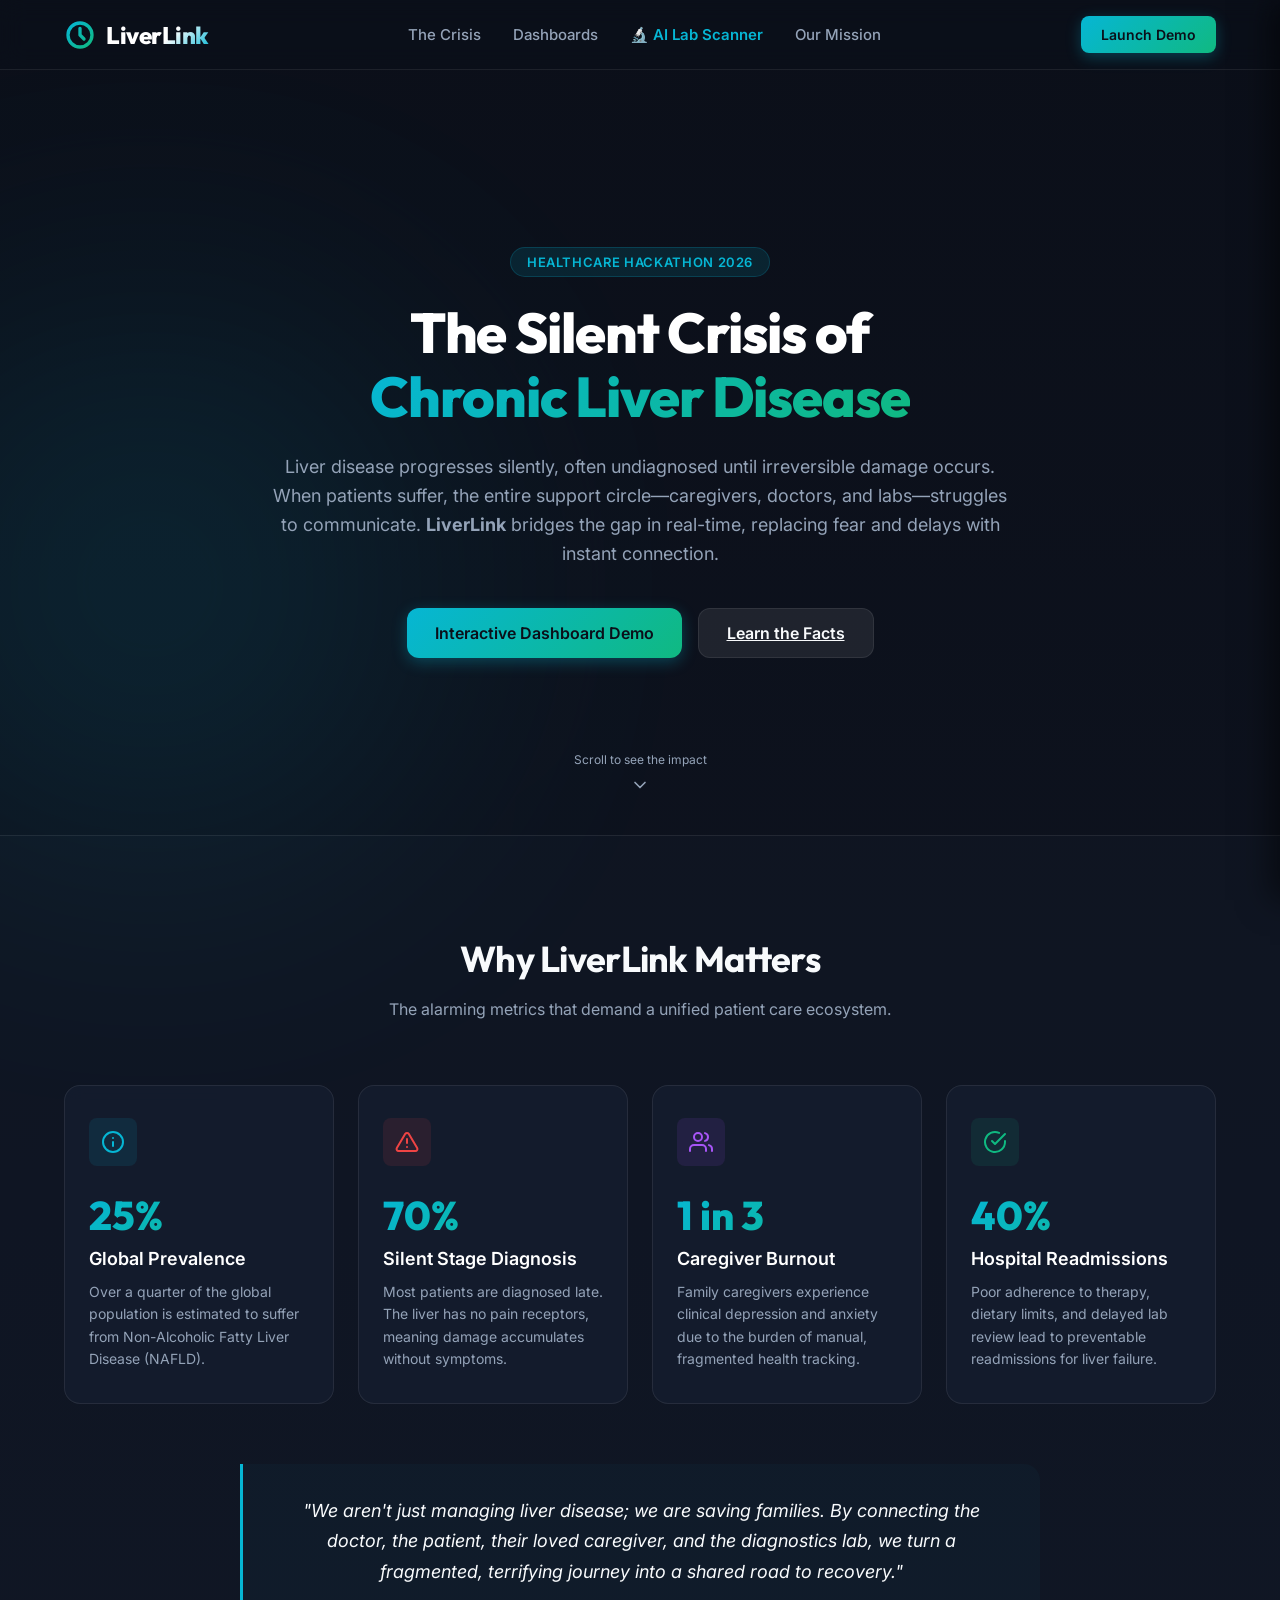
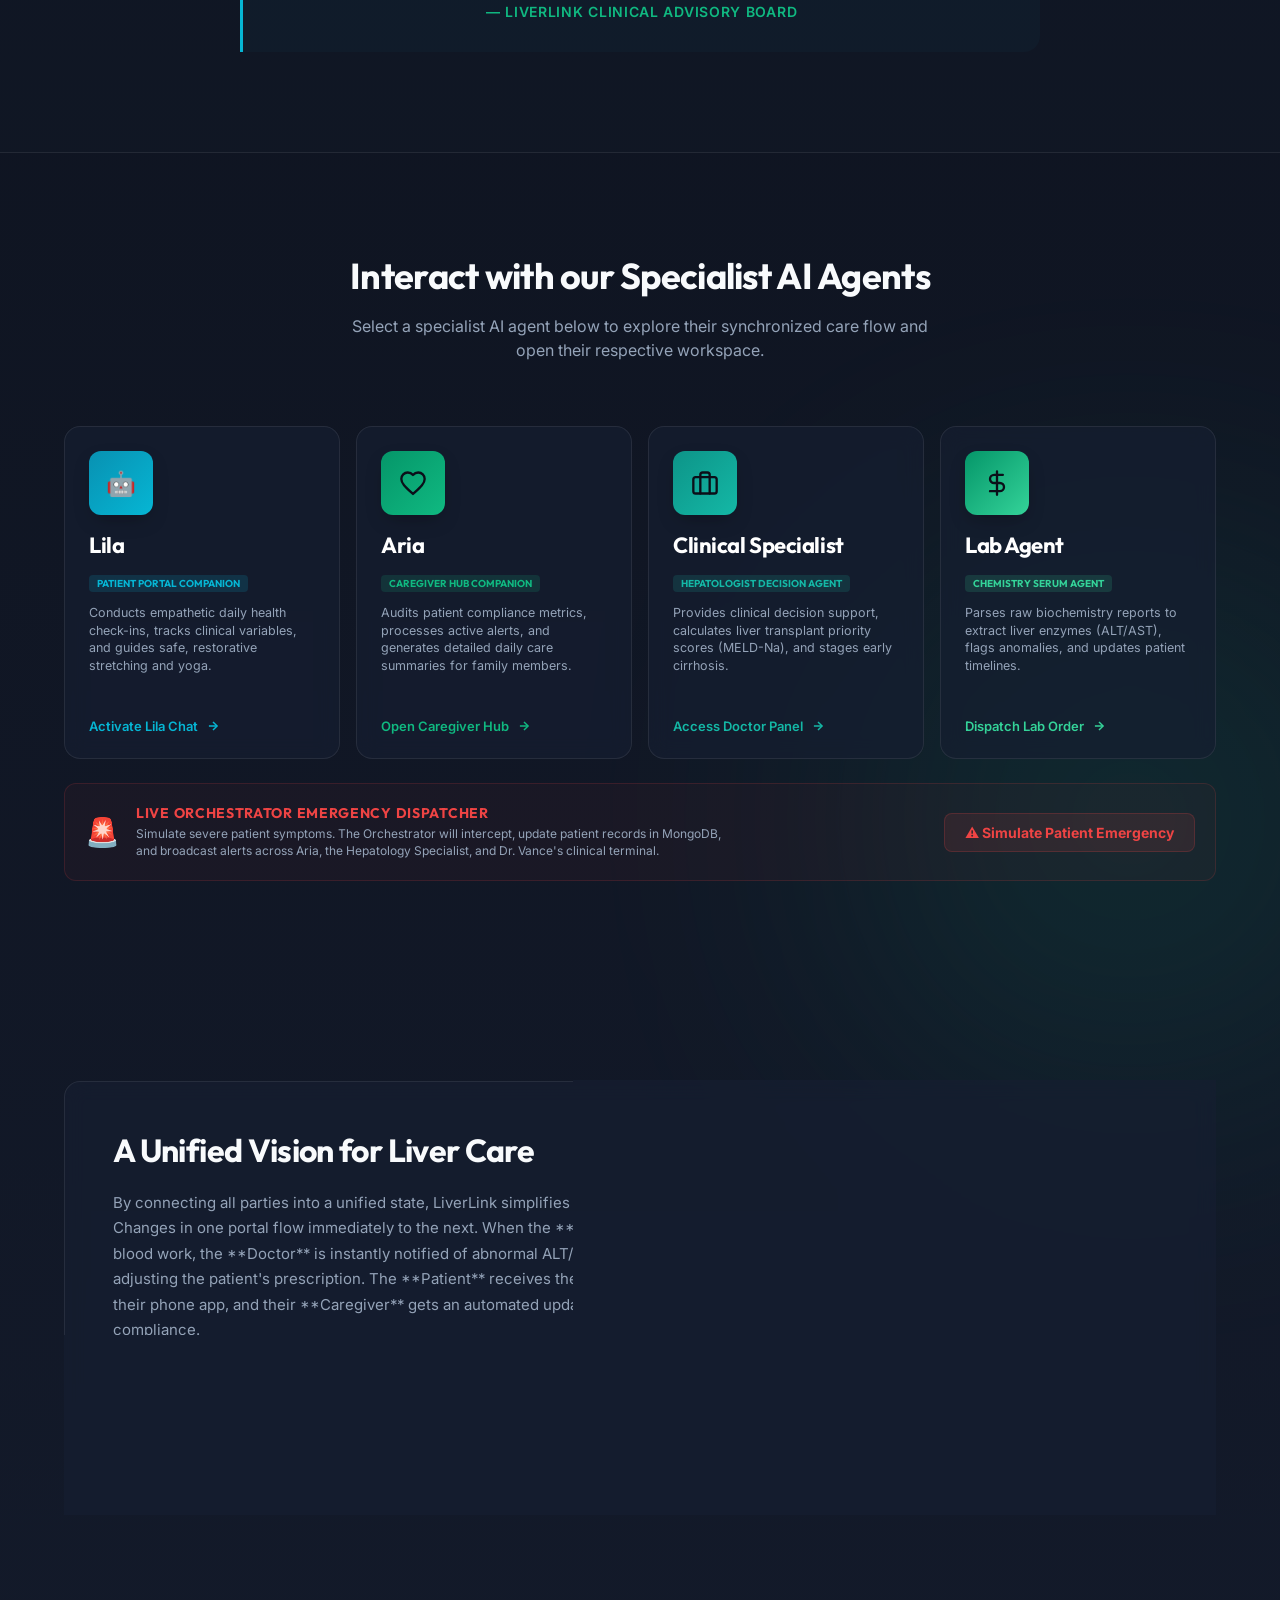
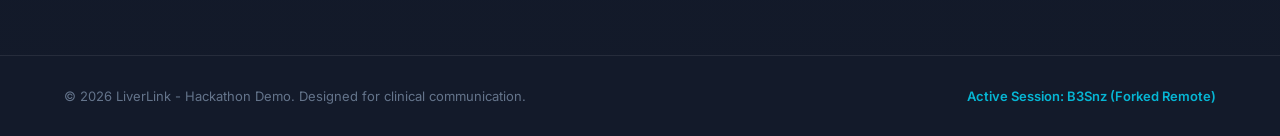
==== frontend/index.html @ 47f090a4 "feat: complete LiverLink connected platform, physical coach Jax, and dynamic emergency orchestrator " ====
<!DOCTYPE html>
<html lang="en">
<head>
  <meta charset="UTF-8">
  <meta name="viewport" content="width=device-width, initial-scale=1.0">
  <title>LiverLink - Chronic Liver Disease Support Platform</title>
  <meta name="description" content="LiverLink is an interactive healthcare platform connecting patients, caregivers, doctors, and labs for proactive chronic liver disease management.">
  <!-- Fonts -->
  <link rel="preconnect" href="https://fonts.googleapis.com">
  <link rel="preconnect" href="https://fonts.gstatic.com" crossorigin>
  <link href="https://fonts.googleapis.com/css2?family=Inter:wght@300;400;500;600;700&family=Outfit:wght@400;500;600;700;800&display=swap" rel="stylesheet">
  <!-- Stylesheets -->
  <link rel="stylesheet" href="index.css">
</head>
<body>

  <!-- Background Decorative Gradients -->
  <div class="bg-blur bg-blur-1"></div>
  <div class="bg-blur bg-blur-2"></div>

  <!-- Header -->
  <header class="app-header">
    <div class="container header-container">
      <div class="logo">
        <svg class="logo-icon" viewBox="0 0 24 24" fill="none" xmlns="http://www.w3.org/2000/svg">
          <path d="M12 21C16.9706 21 21 16.9706 21 12C21 7.02944 16.9706 3 12 3C7.02944 3 3 7.02944 3 12C3 16.9706 7.02944 21 12 21Z" stroke="url(#logo-grad)" stroke-width="2.5" stroke-linecap="round" stroke-linejoin="round"/>
          <path d="M12 7V12L15 15" stroke="url(#logo-grad)" stroke-width="2.5" stroke-linecap="round" stroke-linejoin="round"/>
          <defs>
            <linearGradient id="logo-grad" x1="3" y1="3" x2="21" y2="21" gradientUnits="userSpaceOnUse">
              <stop stop-color="#06b6d4"/>
              <stop offset="1" stop-color="#10b981"/>
            </linearGradient>
          </defs>
        </svg>
        <span class="logo-text">Liver<span class="highlight">Link</span></span>
      </div>
      <nav class="nav-links">
        <a href="#stats-section">The Crisis</a>
        <a href="#selector-section">Dashboards</a>
        <a href="/scanner" style="color: var(--accent-cyan); font-weight: 600;">🔬 AI Lab Scanner</a>
        <a href="#about-section">Our Mission</a>
      </nav>
      <button class="btn btn-primary" onclick="scrollToSelector()">Launch Demo</button>
    </div>
  </header>

  <!-- Main Scrollable Content (Landing Page) -->
  <main id="landing-page" class="landing-page">
    
    <!-- Hero Section -->
    <section class="hero-section">
      <div class="container hero-container">
        <div class="hero-badge">Healthcare Hackathon 2026</div>
        <h1 class="hero-title">
          The Silent Crisis of <br>
          <span class="text-gradient">Chronic Liver Disease</span>
        </h1>
        <p class="hero-description">
          Liver disease progresses silently, often undiagnosed until irreversible damage occurs. 
          When patients suffer, the entire support circle—caregivers, doctors, and labs—struggles to communicate. 
          <strong>LiverLink</strong> bridges the gap in real-time, replacing fear and delays with instant connection.
        </p>
        <div class="hero-actions">
          <button class="btn btn-primary btn-lg" onclick="scrollToSelector()">Interactive Dashboard Demo</button>
          <a href="#stats-section" class="btn btn-secondary btn-lg">Learn the Facts</a>
        </div>
      </div>
      <!-- Scroll Indicator -->
      <div class="scroll-indicator" onclick="scrollToStats()">
        <span>Scroll to see the impact</span>
        <svg class="chevron-down" viewBox="0 0 24 24" fill="none" xmlns="http://www.w3.org/2000/svg">
          <path d="M6 9L12 15L18 9" stroke="currentColor" stroke-width="2" stroke-linecap="round" stroke-linejoin="round"/>
        </svg>
      </div>
    </section>

    <!-- Stats & Emotional Impact Section -->
    <section id="stats-section" class="stats-section">
      <div class="container">
        <div class="section-header">
          <h2 class="section-title">Why LiverLink Matters</h2>
          <p class="section-subtitle">The alarming metrics that demand a unified patient care ecosystem.</p>
        </div>
        
        <div class="stats-grid">
          <!-- Stat 1 -->
          <div class="stat-card">
            <div class="stat-icon-wrapper cyan">
              <svg class="stat-icon" viewBox="0 0 24 24" fill="none" stroke="currentColor" stroke-width="2" stroke-linecap="round" stroke-linejoin="round">
                <circle cx="12" cy="12" r="10"></circle>
                <line x1="12" y1="16" x2="12" y2="12"></line>
                <line x1="12" y1="8" x2="12.01" y2="8"></line>
              </svg>
            </div>
            <div class="stat-number">25%</div>
            <div class="stat-title">Global Prevalence</div>
            <p class="stat-description">
              Over a quarter of the global population is estimated to suffer from Non-Alcoholic Fatty Liver Disease (NAFLD).
            </p>
          </div>
          <!-- Stat 2 -->
          <div class="stat-card">
            <div class="stat-icon-wrapper red">
              <svg class="stat-icon" viewBox="0 0 24 24" fill="none" stroke="currentColor" stroke-width="2" stroke-linecap="round" stroke-linejoin="round">
                <path d="M10.29 3.86L1.82 18a2 2 0 0 0 1.71 3h16.94a2 2 0 0 0 1.71-3L13.71 3.86a2 2 0 0 0-3.42 0z"></path>
                <line x1="12" y1="9" x2="12" y2="13"></line>
                <line x1="12" y1="17" x2="12.01" y2="17"></line>
              </svg>
            </div>
            <div class="stat-number">70%</div>
            <div class="stat-title">Silent Stage Diagnosis</div>
            <p class="stat-description">
              Most patients are diagnosed late. The liver has no pain receptors, meaning damage accumulates without symptoms.
            </p>
          </div>
          <!-- Stat 3 -->
          <div class="stat-card">
            <div class="stat-icon-wrapper purple">
              <svg class="stat-icon" viewBox="0 0 24 24" fill="none" stroke="currentColor" stroke-width="2" stroke-linecap="round" stroke-linejoin="round">
                <path d="M17 21v-2a4 4 0 0 0-4-4H5a4 4 0 0 0-4 4v2"></path>
                <circle cx="9" cy="7" r="4"></circle>
                <path d="M23 21v-2a4 4 0 0 0-3-3.87"></path>
                <path d="M16 3.13a4 4 0 0 1 0 7.75"></path>
              </svg>
            </div>
            <div class="stat-number">1 in 3</div>
            <div class="stat-title">Caregiver Burnout</div>
            <p class="stat-description">
              Family caregivers experience clinical depression and anxiety due to the burden of manual, fragmented health tracking.
            </p>
          </div>
          <!-- Stat 4 -->
          <div class="stat-card">
            <div class="stat-icon-wrapper green">
              <svg class="stat-icon" viewBox="0 0 24 24" fill="none" stroke="currentColor" stroke-width="2" stroke-linecap="round" stroke-linejoin="round">
                <path d="M22 11.08V12a10 10 0 1 1-5.93-9.14"></path>
                <polyline points="22 4 12 14.01 9 11.01"></polyline>
              </svg>
            </div>
            <div class="stat-number">40%</div>
            <div class="stat-title">Hospital Readmissions</div>
            <p class="stat-description">
              Poor adherence to therapy, dietary limits, and delayed lab review lead to preventable readmissions for liver failure.
            </p>
          </div>
        </div>

        <!-- Emotional Quote -->
        <div class="quote-container">
          <p class="quote-text">
            "We aren't just managing liver disease; we are saving families. By connecting the doctor, the patient, their loved caregiver, and the diagnostics lab, we turn a fragmented, terrifying journey into a shared road to recovery."
          </p>
          <div class="quote-author">— LiverLink Clinical Advisory Board</div>
        </div>
      </div>
    </section>

    <!-- Role Selector Section (Multi-Agent Team Selector) -->
    <section id="selector-section" class="selector-section">
      <div class="container">
        <div class="section-header">
          <h2 class="section-title">Interact with our Specialist AI Agents</h2>
          <p class="section-subtitle">Select a specialist AI agent below to explore their synchronized care flow and open their respective workspace.</p>
        </div>

        <div class="role-grid" style="display: grid; grid-template-columns: repeat(4, 1fr); gap: 16px;">
          <!-- 1. Lila: Patient Companion Agent -->
          <div class="role-card" onclick="openAgentDashboard('lila')" style="display: flex; flex-direction: column; justify-content: space-between; min-height: 280px; padding: 24px;">
            <div>
              <div class="role-icon-bg cyan-grad" style="margin-bottom: 16px;">
                <span style="font-size: 24px;">🤖</span>
              </div>
              <h3 class="role-title">Lila</h3>
              <span class="role-badge" style="background: rgba(6, 182, 212, 0.15); color: var(--accent-cyan); font-size: 10px; padding: 2px 8px; border-radius: 4px; display: inline-block; margin-bottom: 12px; font-weight: 700;">Patient Portal Companion</span>
              <p class="role-desc" style="font-size: 12.5px; line-height: 1.4; color: var(--color-text-secondary);">Conducts empathetic daily health check-ins, tracks clinical variables, and guides safe, restorative stretching and yoga.</p>
            </div>
            <div class="role-action-link" style="margin-top: 16px; display: flex; align-items: center; gap: 8px; font-size: 13px; font-weight: 600; color: var(--accent-cyan);">
              <span>Activate Lila Chat</span>
              <svg class="arrow-right" viewBox="0 0 24 24" fill="none" stroke="currentColor" stroke-width="2.5" style="width: 14px; height: 14px;">
                <line x1="5" y1="12" x2="19" y2="12"></line>
                <polyline points="12 5 19 12 12 19"></polyline>
              </svg>
            </div>
          </div>

          <!-- 2. Aria: Caregiver Support Agent -->
          <div class="role-card" onclick="openAgentDashboard('aria')" style="display: flex; flex-direction: column; justify-content: space-between; min-height: 280px; padding: 24px;">
            <div>
              <div class="role-icon-bg emerald-grad" style="margin-bottom: 16px;">
                <svg class="role-icon" viewBox="0 0 24 24" fill="none" stroke="currentColor" stroke-width="2" stroke-linecap="round" stroke-linejoin="round">
                  <path d="M12 21.35l-1.45-1.32C5.4 15.36 2 12.28 2 8.5 2 5.42 4.42 3 7.5 3c1.74 0 3.41.81 4.5 2.09C13.09 3.81 14.76 3 16.5 3 19.58 3 22 5.42 22 8.5c0 3.78-3.4 6.86-8.55 11.54L12 21.35z"></svg>
              </div>
              <h3 class="role-title">Aria</h3>
              <span class="role-badge" style="background: rgba(16, 185, 129, 0.15); color: var(--accent-emerald); font-size: 10px; padding: 2px 8px; border-radius: 4px; display: inline-block; margin-bottom: 12px; font-weight: 700;">Caregiver Hub Companion</span>
              <p class="role-desc" style="font-size: 12.5px; line-height: 1.4; color: var(--color-text-secondary);">Audits patient compliance metrics, processes active alerts, and generates detailed daily care summaries for family members.</p>
            </div>
            <div class="role-action-link" style="margin-top: 16px; display: flex; align-items: center; gap: 8px; font-size: 13px; font-weight: 600; color: var(--accent-emerald);">
              <span>Open Caregiver Hub</span>
              <svg class="arrow-right" viewBox="0 0 24 24" fill="none" stroke="currentColor" stroke-width="2.5" style="width: 14px; height: 14px;">
                <line x1="5" y1="12" x2="19" y2="12"></line>
                <polyline points="12 5 19 12 12 19"></polyline>
              </svg>
            </div>
          </div>

          <!-- 3. Hepatology Decision Agent -->
          <div class="role-card" onclick="openAgentDashboard('specialist')" style="display: flex; flex-direction: column; justify-content: space-between; min-height: 280px; padding: 24px;">
            <div>
              <div class="role-icon-bg teal-grad" style="margin-bottom: 16px;">
                <svg class="role-icon" viewBox="0 0 24 24" fill="none" stroke="currentColor" stroke-width="2" stroke-linecap="round" stroke-linejoin="round">
                  <rect x="2" y="7" width="20" height="14" rx="2" ry="2"></rect>
                  <path d="M16 21V5a2 2 0 0 0-2-2h-4a2 2 0 0 0-2 2v16"></path>
                </svg>
              </div>
              <h3 class="role-title">Clinical Specialist</h3>
              <span class="role-badge" style="background: rgba(20, 184, 166, 0.15); color: var(--accent-teal); font-size: 10px; padding: 2px 8px; border-radius: 4px; display: inline-block; margin-bottom: 12px; font-weight: 700;">Hepatologist Decision Agent</span>
              <p class="role-desc" style="font-size: 12.5px; line-height: 1.4; color: var(--color-text-secondary);">Provides clinical decision support, calculates liver transplant priority scores (MELD-Na), and stages early cirrhosis.</p>
            </div>
            <div class="role-action-link" style="margin-top: 16px; display: flex; align-items: center; gap: 8px; font-size: 13px; font-weight: 600; color: var(--accent-teal);">
              <span>Access Doctor Panel</span>
              <svg class="arrow-right" viewBox="0 0 24 24" fill="none" stroke="currentColor" stroke-width="2.5" style="width: 14px; height: 14px;">
                <line x1="5" y1="12" x2="19" y2="12"></line>
                <polyline points="12 5 19 12 12 19"></polyline>
              </svg>
            </div>
          </div>

          <!-- 4. Lab Analyzer Agent -->
          <div class="role-card" onclick="openAgentDashboard('lab')" style="display: flex; flex-direction: column; justify-content: space-between; min-height: 280px; padding: 24px;">
            <div>
              <div class="role-icon-bg mint-grad" style="margin-bottom: 16px;">
                <svg class="role-icon" viewBox="0 0 24 24" fill="none" stroke="currentColor" stroke-width="2" stroke-linecap="round" stroke-linejoin="round">
                  <path d="M12 2v20M17 5H9.5a3.5 3.5 0 0 0 0 7h5a3.5 3.5 0 0 1 0 7H6"></path>
                </svg>
              </div>
              <h3 class="role-title">Lab Agent</h3>
              <span class="role-badge" style="background: rgba(52, 211, 153, 0.15); color: #34d399; font-size: 10px; padding: 2px 8px; border-radius: 4px; display: inline-block; margin-bottom: 12px; font-weight: 700;">Chemistry Serum Agent</span>
              <p class="role-desc" style="font-size: 12.5px; line-height: 1.4; color: var(--color-text-secondary);">Parses raw biochemistry reports to extract liver enzymes (ALT/AST), flags anomalies, and updates patient timelines.</p>
            </div>
            <div class="role-action-link" style="margin-top: 16px; display: flex; align-items: center; gap: 8px; font-size: 13px; font-weight: 600; color: #34d399;">
              <span>Dispatch Lab Order</span>
              <svg class="arrow-right" viewBox="0 0 24 24" fill="none" stroke="currentColor" stroke-width="2.5" style="width: 14px; height: 14px;">
                <line x1="5" y1="12" x2="19" y2="12"></line>
                <polyline points="12 5 19 12 12 19"></polyline>
              </svg>
            </div>
          </div>
        </div>

        <!-- LIVE CLINICAL EMERGENCY ORCHESTRATION PANEL -->
        <div class="emergency-simulation-strip" style="background: rgba(239, 68, 68, 0.04); border: 1px solid rgba(239, 68, 68, 0.15); border-radius: 12px; margin-top: 24px; padding: 20px; display: flex; align-items: center; justify-content: space-between; gap: 24px;">
          <div style="display: flex; align-items: center; gap: 16px;">
            <div class="emergency-alarm-icon" style="font-size: 28px; animation: statusPulse 1.5s infinite;">🚨</div>
            <div>
              <h4 style="font-size: 14px; font-weight: 700; color: #ef4444; text-transform: uppercase; letter-spacing: 0.05em; margin-bottom: 4px;">Live Orchestrator Emergency Dispatcher</h4>
              <p style="font-size: 12px; color: var(--color-text-secondary); line-height: 1.4; max-width: 600px;">Simulate severe patient symptoms. The Orchestrator will intercept, update patient records in MongoDB, and broadcast alerts across Aria, the Hepatology Specialist, and Dr. Vance's clinical terminal.</p>
            </div>
          </div>
          <button id="btn-simulate-emergency" class="btn btn-secondary" onclick="toggleSimulatedEmergency()" style="background-color: rgba(239, 68, 68, 0.1); border-color: rgba(239, 68, 68, 0.2); color: #ef4444; font-weight: 700; transition: var(--transition-smooth); outline: none;">
            ⚠️ Simulate Patient Emergency
          </button>
        </div>
      </div>
    </section>

    <!-- Mission & Tech Overview -->
    <section id="about-section" class="about-section">
      <div class="container">
        <div class="about-card">
          <div class="about-content">
            <h2 class="about-title">A Unified Vision for Liver Care</h2>
            <p class="about-text">
              By connecting all parties into a unified state, LiverLink simplifies chronic healthcare. 
              Changes in one portal flow immediately to the next. When the **Lab** uploads blood work, 
              the **Doctor** is instantly notified of abnormal ALT/AST levels, adjusting the patient's prescription. 
              The **Patient** receives the revised dosage on their phone app, and their **Caregiver** gets an automated update ensuring compliance.
            </p>
            <div class="feature-bullets">
              <div class="bullet-item">
                <span class="bullet-check">✓</span>
                <span>Real-Time State Synchronization</span>
              </div>
              <div class="bullet-item">
                <span class="bullet-check">✓</span>
                <span>Targeted AI Caregiver Agent Notifications</span>
              </div>
              <div class="bullet-item">
                <span class="bullet-check">✓</span>
                <span>Proactive Clinical Warning System</span>
              </div>
            </div>
          </div>
          <div class="about-visual">
            <div class="pulse-ring-outer">
              <div class="pulse-ring-inner">
                <div class="pulse-center">LL</div>
              </div>
            </div>
          </div>
        </div>
      </div>
    </section>

  </main>

  <!-- Dashboard Container Modal (Initially Hidden) -->
  <div id="dashboard-overlay" class="dashboard-overlay">
    
    <!-- Dashboard Top Bar -->
    <div class="dashboard-topbar">
      <div class="container topbar-container">
        <button class="btn-back" onclick="closeDashboard()">
          <svg viewBox="0 0 24 24" fill="none" stroke="currentColor" stroke-width="2" stroke-linecap="round" stroke-linejoin="round">
            <line x1="19" y1="12" x2="5" y2="12"></line>
            <polyline points="12 19 5 12 12 5"></polyline>
          </svg>
          Back to Portal Selector
        </button>
        <div class="current-role-indicator">
          <span class="role-badge" id="active-role-badge">Patient</span>
          <span class="role-status" id="active-user-status"><span class="status-dot green"></span> Connected</span>
        </div>
      </div>
    </div>

    <!-- Main Dashboard Area -->
    <div class="container dashboard-main-content">
      
      <!-- PATIENT DASHBOARD VIEW -->
      <div id="view-patient" class="dashboard-view">
        <div class="dashboard-grid">
          <!-- TOP FULL-WIDTH STRIP: LIVE HEALTH VITAL CARD (Pulls from MongoDB) -->
          <div class="dashboard-card card-span-3" style="grid-column: span 3; padding: 16px 28px;">
            <div class="card-header" style="margin-bottom: 12px; align-items: center;">
              <div>
                <h3 class="card-title" style="font-size: 16px; display: flex; align-items: center; gap: 8px;">
                  <span>📈</span> My Daily Health Tracker Vitals 
                  <span class="badge badge-info" id="db-connection-status" style="font-size: 10px; padding: 2px 8px; font-family: sans-serif; text-transform: uppercase;">Live DB Sync</span>
                </h3>
              </div>
            </div>
            
            <div class="vitals-grid-row">
              <!-- Sleep -->
              <div class="vital-counter-card" style="padding: 10px; display: flex; align-items: center; justify-content: space-between; text-align: left; gap: 12px;">
                <div style="display: flex; align-items: center; gap: 8px;">
                  <span class="v-icon" style="font-size: 1.3rem;">🌙</span>
                  <div>
                    <span class="v-lbl" style="font-size: 10px; display: block;">Sleep Duration</span>
                    <span class="v-sub" id="vital-sleep-sub" style="font-size: 9px; display: block; color: var(--color-text-secondary);">Quality: Good</span>
                  </div>
                </div>
                <div class="svg-ring-container" style="position: relative; width: 44px; height: 44px; display: flex; align-items: center; justify-content: center; flex-shrink: 0;">
                  <svg class="progress-ring" width="44" height="44">
                    <circle class="progress-ring__background" stroke="rgba(255, 255, 255, 0.05)" stroke-width="3.5" fill="transparent" r="17" cx="22" cy="22"/>
                    <circle id="ring-sleep-circle" class="progress-ring__circle" stroke="var(--accent-cyan)" stroke-width="3.5" stroke-dasharray="106.8" stroke-dashoffset="106.8" fill="transparent" r="17" cx="22" cy="22" style="transition: stroke-dashoffset 0.5s ease; transform: rotate(-90deg); transform-origin: 50% 50%; stroke-linecap: round;"/>
                  </svg>
                  <div class="v-val" id="vital-sleep" style="position: absolute; font-size: 9.5px; font-weight: 700; color: #fff;">7.8h</div>
                </div>
              </div>
              
              <!-- Protein -->
              <div class="vital-counter-card" style="padding: 10px; display: flex; align-items: center; justify-content: space-between; text-align: left; gap: 12px;">
                <div style="display: flex; align-items: center; gap: 8px;">
                  <span class="v-icon" style="font-size: 1.3rem;">🥚</span>
                  <div>
                    <span class="v-lbl" style="font-size: 10px; display: block;">Protein Intake</span>
                    <span class="v-sub" style="font-size: 9px; display: block; color: var(--color-text-secondary);">Goal: 70-90g</span>
                  </div>
                </div>
                <div class="svg-ring-container" style="position: relative; width: 44px; height: 44px; display: flex; align-items: center; justify-content: center; flex-shrink: 0;">
                  <svg class="progress-ring" width="44" height="44">
                    <circle class="progress-ring__background" stroke="rgba(255, 255, 255, 0.05)" stroke-width="3.5" fill="transparent" r="17" cx="22" cy="22"/>
                    <circle id="ring-protein-circle" class="progress-ring__circle" stroke="var(--accent-emerald)" stroke-width="3.5" stroke-dasharray="106.8" stroke-dashoffset="106.8" fill="transparent" r="17" cx="22" cy="22" style="transition: stroke-dashoffset 0.5s ease; transform: rotate(-90deg); transform-origin: 50% 50%; stroke-linecap: round;"/>
                  </svg>
                  <div class="v-val" id="vital-protein" style="position: absolute; font-size: 9.5px; font-weight: 700; color: #fff;">80g</div>
                </div>
              </div>
              
              <!-- Water -->
              <div class="vital-counter-card" style="padding: 10px; display: flex; align-items: center; justify-content: space-between; text-align: left; gap: 12px;">
                <div style="display: flex; align-items: center; gap: 8px;">
                  <span class="v-icon" style="font-size: 1.3rem;">💧</span>
                  <div>
                    <span class="v-lbl" style="font-size: 10px; display: block;">Hydration</span>
                    <span class="v-sub" style="font-size: 9px; display: block; color: var(--color-text-secondary);">Goal: 2.5L</span>
                  </div>
                </div>
                <div class="svg-ring-container" style="position: relative; width: 44px; height: 44px; display: flex; align-items: center; justify-content: center; flex-shrink: 0;">
                  <svg class="progress-ring" width="44" height="44">
                    <circle class="progress-ring__background" stroke="rgba(255, 255, 255, 0.05)" stroke-width="3.5" fill="transparent" r="17" cx="22" cy="22"/>
                    <circle id="ring-water-circle" class="progress-ring__circle" stroke="#3b82f6" stroke-width="3.5" stroke-dasharray="106.8" stroke-dashoffset="106.8" fill="transparent" r="17" cx="22" cy="22" style="transition: stroke-dashoffset 0.5s ease; transform: rotate(-90deg); transform-origin: 50% 50%; stroke-linecap: round;"/>
                  </svg>
                  <div class="v-val" id="vital-water" style="position: absolute; font-size: 9.5px; font-weight: 700; color: #fff;">2.7L</div>
                </div>
              </div>
              
              <!-- Sodium -->
              <div class="vital-counter-card" style="padding: 10px; display: flex; align-items: center; justify-content: space-between; text-align: left; gap: 12px;">
                <div style="display: flex; align-items: center; gap: 8px;">
                  <span class="v-icon" style="font-size: 1.3rem;">🧂</span>
                  <div>
                    <span class="v-lbl" style="font-size: 10px; display: block;">Sodium Intake</span>
                    <span class="v-sub" id="vital-salt-sub" style="font-size: 9px; display: block; color: var(--color-text-secondary);">Limit: < 5.0g</span>
                  </div>
                </div>
                <div class="svg-ring-container" style="position: relative; width: 44px; height: 44px; display: flex; align-items: center; justify-content: center; flex-shrink: 0;">
                  <svg class="progress-ring" width="44" height="44">
                    <circle class="progress-ring__background" stroke="rgba(255, 255, 255, 0.05)" stroke-width="3.5" fill="transparent" r="17" cx="22" cy="22"/>
                    <circle id="ring-salt-circle" class="progress-ring__circle" stroke="#ea580c" stroke-width="3.5" stroke-dasharray="106.8" stroke-dashoffset="106.8" fill="transparent" r="17" cx="22" cy="22" style="transition: stroke-dashoffset 0.5s ease; transform: rotate(-90deg); transform-origin: 50% 50%; stroke-linecap: round;"/>
                  </svg>
                  <div class="v-val" id="vital-salt" style="position: absolute; font-size: 9.5px; font-weight: 700; color: #fff;">3.6g</div>
                </div>
              </div>
              
              <!-- Weight -->
              <div class="vital-counter-card" style="padding: 10px; display: flex; align-items: center; justify-content: space-between; text-align: left; gap: 12px;">
                <div style="display: flex; align-items: center; gap: 8px;">
                  <span class="v-icon" style="font-size: 1.3rem;">⚖️</span>
                  <div>
                    <span class="v-lbl" style="font-size: 10px; display: block;">Body Weight</span>
                    <span class="v-sub" style="font-size: 9px; display: block; color: var(--color-text-secondary);">Status: Stable</span>
                  </div>
                </div>
                <div class="svg-ring-container" style="position: relative; width: 44px; height: 44px; display: flex; align-items: center; justify-content: center; flex-shrink: 0;">
                  <svg class="progress-ring" width="44" height="44">
                    <circle class="progress-ring__background" stroke="rgba(255, 255, 255, 0.05)" stroke-width="3.5" fill="transparent" r="17" cx="22" cy="22"/>
                    <circle id="ring-weight-circle" class="progress-ring__circle" stroke="#a855f7" stroke-width="3.5" stroke-dasharray="106.8" stroke-dashoffset="106.8" fill="transparent" r="17" cx="22" cy="22" style="transition: stroke-dashoffset 0.5s ease; transform: rotate(-90deg); transform-origin: 50% 50%; stroke-linecap: round;"/>
                  </svg>
                  <div class="v-val" id="vital-weight" style="position: absolute; font-size: 9.5px; font-weight: 700; color: #fff;">78.0k</div>
                </div>
              </div>
            </div>
          </div>

          <!-- Top Row Left: Patient Info & Summary -->
          <div class="dashboard-card card-span-2" style="grid-column: span 2;">
            <div class="card-header">
              <div class="title-with-subtitle">
                <h3 class="card-title">Patient Portal: John Doe</h3>
                <span class="card-subtitle">Welcome back, John! Your daily health is our shared priority. 🌿</span>
              </div>
              <span class="badge badge-success">Stable Care Track</span>
            </div>
            <div class="patient-summary-grid">
              <div class="summary-metric">
                <span class="metric-label">Diagnosis</span>
                <span class="metric-value">NASH Stage 2</span>
              </div>
              <div class="summary-metric">
                <span class="metric-label">Prescribed Regimen</span>
                <span class="metric-value" id="patient-med-name">Ursodiol 300mg</span>
              </div>
              <div class="summary-metric">
                <span class="metric-label">Next Doctor Consult</span>
                <span class="metric-value">June 20, 2026</span>
              </div>
              <div class="summary-metric">
                <span class="metric-label">Latest Labs</span>
                <span class="metric-value text-success" id="patient-lab-status">Completed</span>
              </div>
            </div>
            <div class="vital-meters-row" style="margin-top: 15px;">
              <div class="vital-meter">
                <div class="vital-label" style="display: flex; justify-content: space-between;">
                  <span>Overall Liver Health Index</span>
                  <strong style="color: var(--accent-cyan);">82%</strong>
                </div>
                <div class="progress-bar-container">
                  <div class="progress-bar green-bar" style="width: 82%;"></div>
                </div>
                <div class="vital-subtext">Vitals are stable. AST/ALT indices trending downwards.</div>
              </div>
            </div>
          </div>

          <!-- Top Row Right: Med Duration & Frequency -->
          <div class="dashboard-card" style="grid-column: span 1;">
            <div class="card-header">
              <h3 class="card-title">Therapy Adherence</h3>
            </div>
            <div class="timeline-metric-card">
              <div class="timeline-numbers">
                <span class="big-num" id="patient-timeline-days">45</span>
                <span class="sub-num">/ 90 Days Completed</span>
              </div>
              <div class="progress-bar-container">
                <div class="progress-bar cyan-bar" id="patient-timeline-bar" style="width: 50%;"></div>
              </div>
              <p class="timeline-hint">You are halfway through your current course. You're doing incredible! 💊</p>
            </div>
            <div class="frequency-indicator" style="background: rgba(255, 255, 255, 0.02); border-radius: 8px; padding: 10px; margin-top: 10px;">
              <span class="indicator-icon">⏰</span>
              <div>
                <strong class="freq-title" style="font-size: 0.85rem;">Target:</strong>
                <span class="freq-desc" id="patient-med-frequency" style="font-size: 0.8rem; color: var(--color-text-secondary);">2x daily (with breakfast & dinner)</span>
              </div>
            </div>
          </div>

          <!-- Bottom Row Left: Ammonia Detector & Exercise Trainer -->
          <div class="dashboard-card card-span-2" style="grid-column: span 2;">
            <div class="card-header">
              <div class="title-with-subtitle">
                <h3 class="card-title">Advanced Patient Applications</h3>
                <span class="card-subtitle">Click to invoke intelligent AI scanning or launch custom training programs</span>
              </div>
            </div>
            
            <div class="app-cards-container">
              <!-- Application 1: Hand AI Ammonia Detector -->
              <div class="app-launch-card">
                <div class="app-icon-badge yellow-glow">🤲</div>
                <div class="app-details-block">
                  <h4 class="app-name-text">Hand AI Ammonia Level App</h4>
                  <p class="app-description-text">Scan eye coordination and finger micro-tremors to detect potential blood ammonia level surges early.</p>
                  <div class="app-results-row">
                    <span>Latest Reading: <strong id="patient-ammonia-text" class="text-success">32.1 ppm (Normal)</strong></span>
                  </div>
                  <button class="btn btn-secondary btn-small" onclick="launchAmmoniaScanner()">
                    📸 Run Hand AI Ammonia Scan
                  </button>
                </div>
              </div>

              <!-- Application 2: Physical Coach Jax -->
              <div class="app-launch-card">
                <div class="app-icon-badge purple-glow">🏃‍♂️</div>
                <div class="app-details-block">
                  <h4 class="app-name-text">Jax: Gentle Daily Exercise Trainer</h4>
                  <p class="app-description-text">Prevents muscle loss (sarcopenia) with custom-fit, liver-friendly gentle stretches and walks.</p>
                  <div class="app-results-row">
                    <span>Today's Status: <strong id="patient-exercise-text" class="text-success">Yoga (30 mins) Completed</strong></span>
                  </div>
                  <button class="btn btn-secondary btn-small" onclick="launchExerciseTrainer()">
                    🧘‍♂️ Open Workout Coach Jax
                  </button>
                </div>
              </div>
            </div>

            <!-- In-Page Interactive Hand AI Camera Scan Mockup -->
            <div id="hand-ai-scanner-section" class="hand-ai-scanner-section hidden" style="margin-top: 20px; border-top: 1px solid var(--border-color); padding-top: 20px;">
              <div class="scanner-header-row">
                <h4 style="color: var(--accent-cyan); display: flex; align-items: center; gap: 8px;">
                  <span class="pulse-dot-cyan"></span> Hand AI Camera Analysis
                </h4>
                <button class="btn-close-scanner" onclick="closeAmmoniaScanner()">Close App</button>
              </div>
              <div class="scanner-viewport-wrapper">
                <div class="scanner-viewport">
                  <div class="camera-simulation">
                    <div class="scan-line"></div>
                    <div class="hand-silhouette">🤲</div>
                    <div class="target-box"></div>
                    <div class="scanner-glow-circle"></div>
                  </div>
                  <div class="scanner-telemetry">
                    <p id="scanner-status-text">Aligning hand with clinical guide...</p>
                    <div class="simulation-progress-bar-container">
                      <div class="simulation-progress-bar" id="scanner-progress"></div>
                    </div>
                  </div>
                </div>
              </div>
            </div>
          </div>

          <!-- Bottom Row Right: Symptom Logger & Reminders -->
          <div class="dashboard-card" style="grid-column: span 1;">
            <div class="card-header">
              <div class="title-with-subtitle">
                <h3 class="card-title">Symptom Logger</h3>
                <span class="card-subtitle">Real-time update to your care team</span>
              </div>
            </div>
            <form id="symptom-form" onsubmit="logSymptom(event)" style="margin-bottom: 20px;">
              <div class="form-group" style="margin-bottom: 12px;">
                <label for="symptom-fatigue" style="margin-bottom: 4px; font-size: 12px;">Fatigue Level</label>
                <select id="symptom-fatigue" class="form-control" style="padding: 8px 12px; font-size: 13px;">
                  <option value="None">None - Feeling energetic</option>
                  <option value="Mild" selected>Mild - Normal day-to-day fatigue</option>
                  <option value="Moderate">Moderate - Tired, resting needed</option>
                  <option value="Severe">Severe - Constantly exhausted</option>
                </select>
              </div>
              <div class="form-group" style="margin-bottom: 12px;">
                <label for="symptom-nausea" style="margin-bottom: 4px; font-size: 12px;">Nausea or Abdominal Pain</label>
                <select id="symptom-nausea" class="form-control" style="padding: 8px 12px; font-size: 13px;">
                  <option value="None" selected>None</option>
                  <option value="Mild">Mild bloating</option>
                  <option value="Moderate">Moderate discomfort</option>
                  <option value="Severe">Severe pain (Alerts Doctor)</option>
                </select>
              </div>
              <div class="form-group" style="margin-bottom: 15px;">
                <label for="symptom-jaundice" style="margin-bottom: 4px; font-size: 12px;">Jaundice Signs (Yellow eyes)</label>
                <select id="symptom-jaundice" class="form-control" style="padding: 8px 12px; font-size: 13px;">
                  <option value="No" selected>No signs detected</option>
                  <option value="Yes">Yes, slight discoloration (Urgent Alert)</option>
                </select>
              </div>
              <button type="submit" class="btn btn-primary btn-block btn-small">Submit Symptoms</button>
            </form>
            
            <div class="action-divider"></div>
            
            <h4 class="subheader" style="margin-top: 15px; margin-bottom: 8px; font-size: 11px;">Today's Checklist</h4>
            <div class="reminders-list" id="patient-reminders-list" style="max-height: 140px; overflow-y: auto;">
              <!-- Reminders generated dynamically -->
            </div>
          </div>

          <!-- MIDDLE ROW 2: LIVE WEEKLY GRAPHICS & TREND ANALYTICS (MongoDB Visuals) -->
          <div class="dashboard-card card-span-3" style="grid-column: span 3;">
            <div class="card-header">
              <div>
                <h3 class="card-title">Weekly Vitals Trend Analytics</h3>
                <span class="card-subtitle">Real-time health trends drawn dynamically from your MongoDB logging history</span>
              </div>
              <div style="display: flex; gap: 8px;">
                <span class="legend-item" style="font-size: 11px;"><span class="legend-color" style="background-color: var(--accent-cyan); width: 8px; height: 8px; border-radius: 50%; display: inline-block; margin-right: 4px;"></span> Sleep Hours</span>
                <span class="legend-item" style="font-size: 11px;"><span class="legend-color" style="background-color: #3b82f6; width: 8px; height: 8px; border-radius: 50%; display: inline-block; margin-right: 4px;"></span> Water (Liters)</span>
              </div>
            </div>
            
            <div class="analytics-charts-wrapper" style="display: grid; grid-template-columns: 1fr 1fr; gap: 24px; margin-top: 15px;">
              <!-- Sleep Trend Line Graph -->
              <div class="trend-chart-box" style="background: rgba(0,0,0,0.15); border: var(--border-glow); padding: 16px; border-radius: 8px;">
                <h4 style="font-size: 12px; margin-bottom: 12px; color: var(--accent-cyan); display: flex; align-items: center; gap: 6px;">
                  <span>🌙</span> Sleep Duration History (Past 5 Days)
                </h4>
                <div id="patient-sleep-svg-chart" style="height: 150px; width: 100%;">
                  <!-- Dynamically rendered SVG Sleep Line Chart -->
                </div>
              </div>
              
              <!-- Water Intake Bar Chart -->
              <div class="trend-chart-box" style="background: rgba(0,0,0,0.15); border: var(--border-glow); padding: 16px; border-radius: 8px;">
                <h4 style="font-size: 12px; margin-bottom: 12px; color: #3b82f6; display: flex; align-items: center; gap: 6px;">
                  <span>💧</span> Daily Hydration Volume (Past 5 Days)
                </h4>
                <div id="patient-water-svg-chart" style="height: 150px; width: 100%;">
                  <!-- Dynamically rendered SVG Water Bar Chart -->
                </div>
              </div>
            </div>
          </div>

          <!-- HISTORICAL LIVERLINK LOGS (Pulled live from MongoDB) -->
          <div class="dashboard-card card-span-3" style="grid-column: span 3;">
            <div class="card-header">
              <div>
                <h3 class="card-title">Chronological Health Logs (MongoDB Records)</h3>
                <span class="card-subtitle">Full clinical logging history of patient John Doe</span>
              </div>
              <button class="btn btn-small btn-secondary" onclick="fetchAndRenderHealthLogsTable()">🔄 Refresh DB Timeline</button>
            </div>
            
            <div class="medical-record-table">
              <table class="clinical-table">
                <thead>
                  <tr>
                    <th>Date / Time</th>
                    <th>Log Parameter</th>
                    <th>Recorded Metrics & Values</th>
                    <th>Alert Status</th>
                  </tr>
                </thead>
                <tbody id="patient-logs-timeline-tbody">
                  <tr>
                    <td colspan="4" class="text-muted" style="text-align: center;">Retrieving data from MongoDB database...</td>
                  </tr>
                </tbody>
              </table>
            </div>
          </div>
        </div>
      </div>


      <!-- CAREGIVER DASHBOARD VIEW -->
      <div id="view-caregiver" class="dashboard-view">
        <div class="dashboard-grid">
          <!-- Left Main Card: Caregiver Agent Linked View -->
          <div class="dashboard-card card-span-2">
            <div class="card-header">
              <h3 class="card-title">Caregiver Hub: Monitoring Patient John Doe</h3>
              <div class="badge-row">
                <span class="badge badge-success">Agent Linked</span>
                <span class="badge badge-pulse" id="caregiver-connection-badge">Active Link</span>
              </div>
            </div>
            
            <div class="agent-monitoring-section">
              <div class="agent-avatar-row">
                <div class="agent-status-orb animate-pulse"></div>
                <div class="agent-details">
                  <h4 class="agent-name">LiverLink AI Agent v1.2</h4>
                  <p class="agent-desc">Continuously monitoring compliance patterns, symptom logging frequency, and lab indicators.</p>
                </div>
              </div>
              
              <!-- Patient current status summary -->
              <div class="caregiver-patient-status">
                <h4 class="subheader">Linked Patient Vital Summary</h4>
                <div class="status-cards-row">
                  <div class="status-card-small">
                    <span class="lbl">Medication Adherence</span>
                    <span class="val" id="caregiver-adherence-val">100%</span>
                  </div>
                  <div class="status-card-small">
                    <span class="lbl">Last Symptom Update</span>
                    <span class="val" id="caregiver-last-symptom">Mild Fatigue</span>
                  </div>
                  <div class="status-card-small">
                    <span class="lbl">Recent Water Intake</span>
                    <span class="val">1.8L / 2.5L</span>
                  </div>
                </div>
              </div>
            </div>

            <!-- Agent Activity Log (linked directly to actions in patient UI) -->
            <div class="agent-logs-container">
              <div class="logs-header">
                <h4 class="subheader">Agent Notification & Activity Stream</h4>
                <button class="btn btn-small" onclick="clearAgentLogs()">Clear Logs</button>
              </div>
              <div class="agent-logs-list" id="agent-logs-list">
                <!-- Dynamically filled with events like "Patient checked off medication" or "Lab uploaded AST report" -->
              </div>
            </div>
          </div>

          <!-- Right Sidebar: Quick Actions & Contacts -->
          <div class="dashboard-card">
            <div class="card-header">
              <h3 class="card-title">Caregiver Action Panel</h3>
            </div>
            
            <div class="caregiver-actions">
              <button class="btn btn-secondary btn-block" onclick="triggerCaregiverNudge()">
                🔔 Send Medication Nudge
              </button>
              <button class="btn btn-secondary btn-block" onclick="triggerCaregiverCall()">
                📞 Log Phone Check-in
              </button>
              <div class="action-divider"></div>
              <div class="emergency-box">
                <h4 class="emergency-title">Emergency Quick-dial</h4>
                <p class="emergency-desc">Instantly alert Dr. Elizabeth Vance regarding critical jaundice or pain symptoms.</p>
                <button class="btn btn-danger btn-block" onclick="triggerEmergencyAlert()">
                  🚨 Trigger Emergency Doctor Alert
                </button>
              </div>
            </div>
          </div>
        </div>
      </div>


      <!-- DOCTOR DASHBOARD VIEW -->
      <div id="view-doctor" class="dashboard-view">
        <div class="dashboard-grid">
          <!-- Left Dashboard Card: Patient Roster & Active Profile -->
          <div class="dashboard-card card-span-2">
            <div class="card-header">
              <h3 class="card-title">Clinical Care Panel - Dr. Elizabeth Vance</h3>
              <span class="badge badge-info">2 Active Liver Patients</span>
            </div>
            
            <div class="patient-picker-row">
              <div class="active-patient-selector active" onclick="selectDoctorPatient('John Doe')">
                <div class="pat-initials font-gradient">JD</div>
                <div class="pat-info">
                  <strong>John Doe</strong>
                  <span>NASH - Stage 2</span>
                </div>
              </div>
              <div class="active-patient-selector" onclick="selectDoctorPatient('Sarah Connor')">
                <div class="pat-initials font-gradient">SC</div>
                <div class="pat-info">
                  <strong>Sarah Connor</strong>
                  <span>Early Liver Cirrhosis</span>
                </div>
              </div>
            </div>

            <div class="doctor-patient-detail" id="doctor-patient-detail-panel">
              <h4 class="subheader" id="doctor-detail-patient-name">Patient Health Chart: John Doe</h4>
              
              <!-- Custom Interactive Charts (ALT, AST levels) -->
              <div class="chart-wrapper">
                <div class="chart-header">
                  <strong>Liver Enzyme Panel Trend (ALT & AST)</strong>
                  <span class="text-muted">Target: ALT < 35 U/L, AST < 40 U/L</span>
                </div>
                <!-- SVG Chart Container -->
                <div class="svg-chart-container" id="svg-chart-container">
                  <!-- Dynamically drawn SVG chart -->
                </div>
                <div class="chart-legend">
                  <span class="legend-item"><span class="legend-color alt-color"></span> ALT (Alanine Aminotransferase)</span>
                  <span class="legend-item"><span class="legend-color ast-color"></span> AST (Aspartate Aminotransferase)</span>
                </div>
              </div>

              <!-- Lab records table -->
              <div class="medical-record-table">
                <h4 class="subheader">Biochemistry Lab Records</h4>
                <table class="clinical-table">
                  <thead>
                    <tr>
                      <th>Date</th>
                      <th>ALT (U/L)</th>
                      <th>AST (U/L)</th>
                      <th>Bilirubin (mg/dL)</th>
                      <th>Ordered By</th>
                      <th>Status</th>
                    </tr>
                  </thead>
                  <tbody id="doctor-lab-records-tbody">
                    <!-- Loaded dynamically -->
                  </tbody>
                </table>
              </div>
            </div>
          </div>

          <!-- Right Sidebar: Clinical Prescriptions & Diagnostics -->
          <div class="dashboard-card">
            <div class="card-header">
              <h3 class="card-title">Order Treatments & Diagnostics</h3>
            </div>
            
            <div class="doctor-actions">
              <!-- Medication prescription form -->
              <div class="prescription-form-section">
                <h4 class="form-section-title">Modify Prescription</h4>
                <div class="form-group">
                  <label for="doctor-prescribe-med">Medication Name</label>
                  <select id="doctor-prescribe-med" class="form-control">
                    <option value="Ursodiol 300mg">Ursodiol 300mg</option>
                    <option value="Obeticholic Acid 5mg">Obeticholic Acid 5mg</option>
                    <option value="Lactulose Oral Solution">Lactulose Oral Solution</option>
                    <option value="Tenofovir 300mg">Tenofovir 300mg</option>
                  </select>
                </div>
                <div class="form-group">
                  <label for="doctor-prescribe-freq">Frequency Instruction</label>
                  <select id="doctor-prescribe-freq" class="form-control">
                    <option value="Once daily in the morning">Once daily in the morning</option>
                    <option value="2 times daily (with breakfast & dinner)">2 times daily (with breakfast & dinner)</option>
                    <option value="3 times daily (with meals)">3 times daily (with meals)</option>
                  </select>
                </div>
                <button class="btn btn-primary btn-block" onclick="applyPrescriptionChange()">
                  💾 Update Prescription
                </button>
              </div>

              <div class="action-divider"></div>

              <!-- Request new lab test -->
              <div class="request-lab-section">
                <h4 class="form-section-title">Request Diagnostic Test</h4>
                <p class="section-desc">Instantly dispatch a blood work order to the Clinical Lab Portal.</p>
                <div class="form-group">
                  <label for="doctor-lab-panel">Lab Panel Type</label>
                  <select id="doctor-lab-panel" class="form-control">
                    <option value="Comprehensive Liver Function Panel">Comprehensive Liver Function Panel</option>
                    <option value="Basic ALT/AST Screen">Basic ALT/AST Screen</option>
                    <option value="Hepatic Panel with Bilirubin">Hepatic Panel with Bilirubin</option>
                  </select>
                </div>
                <button class="btn btn-secondary btn-block" onclick="requestLabTest()">
                  🔬 Request Diagnostic Lab Panel
                </button>
                <div class="action-divider" style="margin: 20px 0; border-top: 1px solid var(--border-color); opacity: 0.15;"></div>
                <h4 class="form-section-title">Scan Physical Lab Report</h4>
                <p class="section-desc">Have a printed paper liver report from patient? Digitise and trend it instantly using our AI agent scanner.</p>
                <a href="/scanner" class="btn btn-primary btn-block" style="text-align: center; text-decoration: none; display: block; box-sizing: border-box;">
                  📷 Launch Lab Report Scanner
                </a>
              </div>
            </div>
          </div>
        </div>
      </div>


      <!-- LAB DASHBOARD VIEW -->
      <div id="view-lab" class="dashboard-view">
        <div class="dashboard-grid">
          <!-- Left Dashboard Card: Incoming Diagnostic Worklist -->
          <div class="dashboard-card card-span-2">
            <div class="card-header">
              <h3 class="card-title">Diagnostic Worklist - Central Lab #4</h3>
              <span class="badge badge-purple" id="lab-pending-badge">1 Pending Panel</span>
            </div>
            
            <div class="lab-table-container">
              <table class="clinical-table">
                <thead>
                  <tr>
                    <th>Order ID</th>
                    <th>Patient Name</th>
                    <th>Requested Panel</th>
                    <th>Date Ordered</th>
                    <th>Status</th>
                    <th>Action</th>
                  </tr>
                </thead>
                <tbody id="lab-worklist-tbody">
                  <!-- Loaded dynamically -->
                </tbody>
              </table>
            </div>

            <!-- Processing Animation Simulated Panel -->
            <div class="lab-process-simulation hidden" id="lab-simulation-panel">
              <h4 class="subheader">Running Serum Chemistry Analyzer...</h4>
              <div class="analyzer-animation-container">
                <div class="test-tube-wrapper">
                  <div class="test-tube">
                    <div class="fluid animate-fill"></div>
                  </div>
                  <div class="test-tube-glow"></div>
                </div>
                <div class="analyzer-details-text">
                  <strong id="analyzer-text-status">Centrifuging blood sample...</strong>
                  <div class="simulation-progress-bar-container">
                    <div class="simulation-progress-bar" id="lab-sim-progress"></div>
                  </div>
                </div>
              </div>
            </div>
          </div>

          <!-- Right Sidebar: Results Entry Form -->
          <div class="dashboard-card">
            <div class="card-header">
              <h3 class="card-title">Enter Biochemistry Results</h3>
            </div>
            
            <div class="lab-input-form">
              <form id="lab-entry-form" onsubmit="submitLabResults(event)">
                <div class="form-group">
                  <label for="lab-result-patient">Patient</label>
                  <input type="text" id="lab-result-patient" class="form-control" readonly value="John Doe">
                </div>
                <div class="form-group">
                  <label for="lab-result-panel-name">Panel Name</label>
                  <input type="text" id="lab-result-panel-name" class="form-control" readonly value="Comprehensive Liver Function Panel">
                </div>
                <div class="form-group">
                  <label for="lab-result-alt">ALT Level (Alanine Aminotransferase) - U/L</label>
                  <input type="number" id="lab-result-alt" class="form-control" required min="5" max="500" value="48">
                  <span class="input-help">Normal range: < 35 U/L</span>
                </div>
                <div class="form-group">
                  <label for="lab-result-ast">AST Level (Aspartate Aminotransferase) - U/L</label>
                  <input type="number" id="lab-result-ast" class="form-control" required min="5" max="500" value="42">
                  <span class="input-help">Normal range: < 40 U/L</span>
                </div>
                <div class="form-group">
                  <label for="lab-result-bilirubin">Total Bilirubin - mg/dL</label>
                  <input type="number" id="lab-result-bilirubin" class="form-control" required step="0.1" min="0.1" max="15.0" value="1.1">
                  <span class="input-help">Normal range: 0.1 - 1.2 mg/dL</span>
                </div>
                <button type="submit" id="lab-submit-btn" class="btn btn-primary btn-block">
                  🔬 Submit Diagnostic Results
                </button>
              </form>
              <div class="action-divider" style="margin: 20px 0; border-top: 1px solid var(--border-color); opacity: 0.15;"></div>
              <h4 class="form-section-title">Digitise Printed Report</h4>
              <p class="section-desc" style="font-size: 0.82rem; color: var(--color-text-muted); margin-bottom: 12px; line-height: 1.5;">Have a physical serum chemistry sheet? Use the AI Lab Scanner to parse and update automatically.</p>
              <a href="/scanner" class="btn btn-secondary btn-block" style="text-align: center; text-decoration: none; display: block; box-sizing: border-box;">
                📷 Scan Printed Report
              </a>
            </div>
          </div>
        </div>
      </div>

    </div>
  </div>

  <!-- Real-time Agent Conversational Chat Sidebar/Drawer -->
  <div id="agent-chat-sidebar" class="agent-chat-sidebar">
    <div class="chat-header">
      <div class="chat-agent-info">
        <div class="chat-agent-orb animate-pulse"></div>
        <div>
          <h4 id="chat-agent-title">LiverLink Orchestrator</h4>
          <span class="chat-agent-subtitle">Global Care Coordinator</span>
        </div>
      </div>
      <div style="display: flex; align-items: center; gap: 8px;">
        <!-- Calm Voice Coaching Switch -->
        <button id="btn-toggle-voice" class="btn-voice-toggle active" onclick="toggleCalmVoice()" title="Toggle Calm Audio Guide">
          <span id="voice-toggle-icon">🔊</span> Voice On
        </button>
        <button class="chat-btn-close" onclick="toggleAgentChat()" aria-label="Close Chat">
          <svg viewBox="0 0 24 24" fill="none" stroke="currentColor" stroke-width="2" stroke-linecap="round" stroke-linejoin="round">
            <line x1="18" y1="6" x2="6" y2="18"></line>
            <line x1="6" y1="6" x2="18" y2="18"></line>
          </svg>
        </button>
      </div>
    </div>

    <div class="chat-messages" id="chat-messages-container">
      <!-- Dynamic messages injected here -->
      <div class="chat-bubble system">
        <strong>System Connected</strong>
        <p id="chat-system-welcome">Hello! Ask me any medical care queries or trigger daily compliance logging.</p>
      </div>
    </div>
    <form class="chat-input-area" onsubmit="sendAgentChatMessage(event)">
      <!-- Voice Input Microphone Button -->
      <button type="button" id="chat-mic-btn" class="chat-mic-button" onclick="toggleVoiceInput()" title="Talk to Agent" style="background-color: rgba(255, 255, 255, 0.03); border: var(--border-glow); width: 44px; height: 44px; border-radius: var(--border-radius-sm); color: #fff; cursor: pointer; display: flex; align-items: center; justify-content: center; font-size: 16px; transition: var(--transition-smooth); margin-right: 4px; flex-shrink: 0; outline: none;">🎤</button>
      <input type="text" id="chat-user-input" class="chat-input-field" placeholder="Ask agent a question..." required>
      <button type="submit" id="chat-submit-btn" class="chat-submit-button">
        <svg viewBox="0 0 24 24" fill="none" stroke="currentColor" stroke-width="2" stroke-linecap="round" stroke-linejoin="round">
          <line x1="22" y1="2" x2="11" y2="13"></line>
          <polygon points="22 2 15 22 11 13 2 9 22 2"></polygon>
        </svg>
      </button>
    </form>
  </div>

  <!-- Floating Chat Toggle Trigger Button -->
  <button id="floating-chat-trigger" class="floating-chat-trigger" onclick="toggleAgentChat()" style="display: none;">
    <span class="chat-icon">💬</span>
    <span class="chat-label">Talk to Lila</span>
  </button>

  <!-- Notification Banner -->
  <div class="notification-toast" id="notification-toast">
    <div class="toast-icon">✓</div>
    <div class="toast-content">
      <strong class="toast-title">Success</strong>
      <p class="toast-message">Action processed and state updated.</p>
    </div>
  </div>

  <!-- Footer -->
  <footer class="app-footer">
    <div class="container footer-container">
      <p>&copy; 2026 LiverLink - Hackathon Demo. Designed for clinical communication.</p>
      <div class="footer-meta">
        <span>Active Session: B3Snz (Forked Remote)</span>
      </div>
    </div>
  </footer>

  <!-- Scripts -->
  <script src="index.js"></script>
</body>
</html>
---- frontend/index.css ----
/* LiverLink CSS Design System */

:root {
  /* Color Palette - Blue-Green (Cyan/Emerald/Slate) */
  --bg-primary: #0b0f19;
  --bg-secondary: #131a2a;
  --bg-card: rgba(22, 30, 49, 0.7);
  --bg-card-hover: rgba(28, 38, 62, 0.85);
  
  --color-text-primary: #f8fafc;
  --color-text-secondary: #94a3b8;
  --color-text-muted: #64748b;
  
  /* Vibrant Accents */
  --accent-cyan: #06b6d4;
  --accent-cyan-glow: rgba(6, 182, 212, 0.3);
  --accent-emerald: #10b981;
  --accent-emerald-glow: rgba(16, 189, 129, 0.3);
  --accent-teal: #14b8a6;
  --accent-mint: #34d399;
  
  /* UI States */
  --state-success: #10b981;
  --state-info: #3b82f6;
  --state-warning: #f59e0b;
  --state-danger: #ef4444;
  --state-danger-glow: rgba(239, 68, 68, 0.2);

  /* Gradients */
  --grad-primary: linear-gradient(135deg, var(--accent-cyan), var(--accent-emerald));
  --grad-dark: linear-gradient(180deg, var(--bg-primary) 0%, var(--bg-secondary) 100%);
  --grad-cyan: linear-gradient(135deg, #0891b2, #06b6d4);
  --grad-emerald: linear-gradient(135deg, #059669, #10b981);
  --grad-teal: linear-gradient(135deg, #0d9488, #14b8a6);
  --grad-mint: linear-gradient(135deg, #059669, #34d399);

  /* Borders & Shadows */
  --border-radius-lg: 16px;
  --border-radius-md: 12px;
  --border-radius-sm: 8px;
  --border-glow: 1px solid rgba(255, 255, 255, 0.08);
  --border-accent: 1px solid rgba(6, 182, 212, 0.2);
  --shadow-premium: 0 10px 30px -10px rgba(0, 0, 0, 0.5);
  --shadow-accent-glow: 0 0 20px rgba(6, 182, 212, 0.15);
  
  --transition-smooth: all 0.3s cubic-bezier(0.4, 0, 0.2, 1);
}

/* Base Styles */
* {
  box-sizing: border-box;
  margin: 0;
  padding: 0;
}

html {
  scroll-behavior: smooth;
  font-family: 'Inter', sans-serif;
  color: var(--color-text-primary);
  background-color: var(--bg-primary);
  overflow-x: hidden;
}

body {
  min-height: 100vh;
  display: flex;
  flex-direction: column;
  background-image: var(--grad-dark);
  position: relative;
}

h1, h2, h3, h4, h5, .logo-text {
  font-family: 'Outfit', sans-serif;
  font-weight: 700;
  letter-spacing: -0.02em;
}

/* Background Blur Circles */
.bg-blur {
  position: absolute;
  width: 500px;
  height: 500px;
  border-radius: 50%;
  filter: blur(140px);
  z-index: 0;
  opacity: 0.15;
  pointer-events: none;
}

.bg-blur-1 {
  top: 10%;
  left: -100px;
  background-color: var(--accent-cyan);
}

.bg-blur-2 {
  bottom: 20%;
  right: -100px;
  background-color: var(--accent-emerald);
}

/* Typography Helpers */
.text-gradient {
  background: var(--grad-primary);
  -webkit-background-clip: text;
  -webkit-text-fill-color: transparent;
  display: inline-block;
}

.highlight {
  color: var(--accent-emerald);
}

.text-muted {
  color: var(--color-text-muted);
}

.text-success {
  color: var(--state-success) !important;
}

.text-danger {
  color: var(--state-danger) !important;
}

/* Containers */
.container {
  width: 100%;
  max-width: 1200px;
  margin: 0 auto;
  padding: 0 24px;
  z-index: 10;
  position: relative;
}

/* Header */
.app-header {
  position: sticky;
  top: 0;
  z-index: 100;
  background-color: rgba(11, 15, 25, 0.8);
  backdrop-filter: blur(12px);
  -webkit-backdrop-filter: blur(12px);
  border-bottom: var(--border-glow);
  padding: 16px 0;
  transition: var(--transition-smooth);
}

.header-container {
  display: flex;
  justify-content: space-between;
  align-items: center;
}

.logo {
  display: flex;
  align-items: center;
  gap: 10px;
  cursor: pointer;
}

.logo-icon {
  width: 32px;
  height: 32px;
}

.logo-text {
  font-size: 24px;
  font-weight: 800;
  background: linear-gradient(135deg, #fff 60%, var(--accent-cyan));
  -webkit-background-clip: text;
  -webkit-text-fill-color: transparent;
}

.nav-links {
  display: flex;
  gap: 32px;
}

.nav-links a {
  color: var(--color-text-secondary);
  text-decoration: none;
  font-size: 15px;
  font-weight: 500;
  transition: var(--transition-smooth);
}

.nav-links a:hover {
  color: var(--accent-cyan);
}

/* Buttons */
.btn {
  display: inline-flex;
  align-items: center;
  justify-content: center;
  padding: 10px 20px;
  border-radius: var(--border-radius-sm);
  font-family: 'Inter', sans-serif;
  font-size: 14px;
  font-weight: 600;
  cursor: pointer;
  transition: var(--transition-smooth);
  border: none;
  outline: none;
}

.btn-primary {
  background: var(--grad-primary);
  color: var(--bg-primary);
  box-shadow: 0 4px 15px rgba(6, 182, 212, 0.3);
}

.btn-primary:hover {
  transform: translateY(-2px);
  box-shadow: 0 6px 20px rgba(6, 182, 212, 0.5);
  filter: brightness(1.1);
}

.btn-secondary {
  background-color: rgba(255, 255, 255, 0.08);
  color: var(--color-text-primary);
  border: var(--border-glow);
}

.btn-secondary:hover {
  background-color: rgba(255, 255, 255, 0.15);
  transform: translateY(-2px);
}

.btn-danger {
  background-color: var(--state-danger);
  color: #fff;
  box-shadow: 0 4px 15px rgba(239, 68, 68, 0.3);
}

.btn-danger:hover {
  transform: translateY(-2px);
  box-shadow: 0 6px 20px rgba(239, 68, 68, 0.5);
  filter: brightness(1.1);
}

.btn-lg {
  padding: 14px 28px;
  font-size: 16px;
  border-radius: var(--border-radius-md);
}

.btn-block {
  display: flex;
  width: 100%;
}

.btn-small {
  padding: 6px 12px;
  font-size: 12px;
  background-color: rgba(255, 255, 255, 0.05);
  color: var(--color-text-secondary);
  border: var(--border-glow);
  border-radius: var(--border-radius-sm);
}

.btn-small:hover {
  background-color: rgba(255, 255, 255, 0.1);
}

/* Landing Page Main Content */
.landing-page {
  flex-grow: 1;
}

/* Hero Section */
.hero-section {
  min-height: 85vh;
  display: flex;
  flex-direction: column;
  justify-content: center;
  align-items: center;
  position: relative;
  text-align: center;
  padding: 80px 0;
}

.hero-container {
  display: flex;
  flex-direction: column;
  align-items: center;
  max-width: 800px;
}

.hero-badge {
  background-color: rgba(6, 182, 212, 0.12);
  color: var(--accent-cyan);
  border: var(--border-accent);
  padding: 6px 16px;
  border-radius: 50px;
  font-size: 13px;
  font-weight: 600;
  margin-bottom: 24px;
  letter-spacing: 0.05em;
  text-transform: uppercase;
}

.hero-title {
  font-size: 56px;
  line-height: 1.15;
  margin-bottom: 24px;
  font-weight: 800;
  color: #fff;
}

.hero-description {
  font-size: 18px;
  line-height: 1.6;
  color: var(--color-text-secondary);
  margin-bottom: 40px;
}

.hero-actions {
  display: flex;
  gap: 16px;
}

.scroll-indicator {
  position: absolute;
  bottom: 40px;
  display: flex;
  flex-direction: column;
  align-items: center;
  gap: 8px;
  cursor: pointer;
  color: var(--color-text-secondary);
  font-size: 12px;
  transition: var(--transition-smooth);
}

.scroll-indicator:hover {
  color: var(--accent-cyan);
}

.chevron-down {
  width: 20px;
  height: 20px;
  animation: bounce 2s infinite;
}

@keyframes bounce {
  0%, 20%, 50%, 80%, 100% {
    transform: translateY(0);
  }
  40% {
    transform: translateY(-6px);
  }
  60% {
    transform: translateY(-3px);
  }
}

/* Stats Section */
.stats-section {
  padding: 100px 0;
  background-color: rgba(19, 26, 42, 0.4);
  border-top: var(--border-glow);
  border-bottom: var(--border-glow);
}

.section-header {
  text-align: center;
  max-width: 600px;
  margin: 0 auto 64px auto;
}

.section-title {
  font-size: 36px;
  margin-bottom: 16px;
}

.section-subtitle {
  color: var(--color-text-secondary);
  font-size: 16px;
  line-height: 1.5;
}

.stats-grid {
  display: grid;
  grid-template-columns: repeat(auto-fit, minmax(250px, 1fr));
  gap: 24px;
  margin-bottom: 60px;
}

.stat-card {
  background: var(--bg-card);
  border: var(--border-glow);
  padding: 32px 24px;
  border-radius: var(--border-radius-lg);
  backdrop-filter: blur(10px);
  -webkit-backdrop-filter: blur(10px);
  transition: var(--transition-smooth);
}

.stat-card:hover {
  transform: translateY(-5px);
  border-color: rgba(6, 182, 212, 0.3);
  box-shadow: var(--shadow-premium);
}

.stat-icon-wrapper {
  width: 48px;
  height: 48px;
  border-radius: var(--border-radius-sm);
  display: flex;
  align-items: center;
  justify-content: center;
  margin-bottom: 24px;
}

.stat-icon-wrapper.cyan { background-color: rgba(6, 182, 212, 0.1); color: var(--accent-cyan); }
.stat-icon-wrapper.red { background-color: rgba(239, 68, 68, 0.1); color: var(--state-danger); }
.stat-icon-wrapper.purple { background-color: rgba(168, 85, 247, 0.1); color: #a855f7; }
.stat-icon-wrapper.green { background-color: rgba(16, 185, 129, 0.1); color: var(--accent-emerald); }

.stat-icon {
  width: 24px;
  height: 24px;
}

.stat-number {
  font-family: 'Outfit', sans-serif;
  font-size: 40px;
  font-weight: 800;
  margin-bottom: 8px;
  background: var(--grad-primary);
  -webkit-background-clip: text;
  -webkit-text-fill-color: transparent;
}

.stat-title {
  font-size: 18px;
  font-weight: 600;
  margin-bottom: 12px;
  color: #fff;
}

.stat-description {
  font-size: 14px;
  color: var(--color-text-secondary);
  line-height: 1.6;
}

/* Quote container */
.quote-container {
  max-width: 800px;
  margin: 60px auto 0 auto;
  text-align: center;
  padding: 32px;
  border-left: 3px solid var(--accent-cyan);
  background: rgba(6, 182, 212, 0.03);
  border-radius: 0 var(--border-radius-lg) var(--border-radius-lg) 0;
}

.quote-text {
  font-size: 18px;
  font-style: italic;
  line-height: 1.7;
  color: var(--color-text-primary);
  margin-bottom: 16px;
}

.quote-author {
  font-size: 14px;
  font-weight: 600;
  color: var(--accent-emerald);
  letter-spacing: 0.05em;
  text-transform: uppercase;
}

/* Selector Section */
.selector-section {
  padding: 100px 0;
}

.role-grid {
  display: grid;
  grid-template-columns: repeat(auto-fit, minmax(260px, 1fr));
  gap: 24px;
}

.role-card {
  background: var(--bg-card);
  border: var(--border-glow);
  padding: 40px 32px;
  border-radius: var(--border-radius-lg);
  cursor: pointer;
  transition: var(--transition-smooth);
  position: relative;
  overflow: hidden;
  backdrop-filter: blur(10px);
  -webkit-backdrop-filter: blur(10px);
}

.role-card::before {
  content: '';
  position: absolute;
  top: 0;
  left: 0;
  width: 100%;
  height: 4px;
  background: var(--grad-primary);
  opacity: 0;
  transition: var(--transition-smooth);
}

.role-card:hover {
  transform: translateY(-8px);
  background: var(--bg-card-hover);
  border-color: rgba(6, 182, 212, 0.4);
  box-shadow: var(--shadow-premium), var(--shadow-accent-glow);
}

.role-card:hover::before {
  opacity: 1;
}

.role-icon-bg {
  width: 64px;
  height: 64px;
  border-radius: var(--border-radius-md);
  display: flex;
  align-items: center;
  justify-content: center;
  margin-bottom: 28px;
  color: var(--bg-primary);
  box-shadow: 0 8px 20px -5px rgba(0, 0, 0, 0.3);
}

.cyan-grad { background: var(--grad-cyan); }
.emerald-grad { background: var(--grad-emerald); }
.teal-grad { background: var(--grad-teal); }
.mint-grad { background: var(--grad-mint); }

.role-icon {
  width: 28px;
  height: 28px;
}

.role-title {
  font-size: 22px;
  font-weight: 700;
  margin-bottom: 12px;
  color: #fff;
}

.role-desc {
  font-size: 14px;
  color: var(--color-text-secondary);
  line-height: 1.6;
  margin-bottom: 28px;
}

.role-action-link {
  display: flex;
  align-items: center;
  gap: 8px;
  font-size: 14px;
  font-weight: 600;
  color: var(--accent-cyan);
  transition: var(--transition-smooth);
}

.arrow-right {
  width: 16px;
  height: 16px;
  transition: var(--transition-smooth);
}

.role-card:hover .role-action-link {
  color: var(--accent-emerald);
}

.role-card:hover .arrow-right {
  transform: translateX(4px);
}

/* About/Mission Section */
.about-section {
  padding: 100px 0 140px 0;
}

.about-card {
  background: var(--bg-card);
  border: var(--border-glow);
  border-radius: var(--border-radius-lg);
  display: flex;
  gap: 48px;
  padding: 48px;
  align-items: center;
  backdrop-filter: blur(10px);
  -webkit-backdrop-filter: blur(10px);
}

.about-content {
  flex: 3;
}

.about-visual {
  flex: 2;
  display: flex;
  justify-content: center;
  align-items: center;
  position: relative;
}

.about-title {
  font-size: 32px;
  margin-bottom: 20px;
}

.about-text {
  font-size: 15px;
  color: var(--color-text-secondary);
  line-height: 1.7;
  margin-bottom: 28px;
}

.feature-bullets {
  display: flex;
  flex-direction: column;
  gap: 16px;
}

.bullet-item {
  display: flex;
  align-items: center;
  gap: 12px;
  font-size: 14px;
  font-weight: 600;
}

.bullet-check {
  color: var(--accent-emerald);
  font-size: 18px;
}

/* Pulse Animation Ring */
.pulse-ring-outer {
  width: 180px;
  height: 180px;
  border-radius: 50%;
  border: 2px solid rgba(6, 182, 212, 0.1);
  display: flex;
  align-items: center;
  justify-content: center;
  position: relative;
}

.pulse-ring-outer::before {
  content: '';
  position: absolute;
  width: 100%;
  height: 100%;
  border-radius: 50%;
  border: 1px solid var(--accent-cyan);
  animation: pulse-out 3s infinite linear;
}

.pulse-ring-inner {
  width: 120px;
  height: 120px;
  border-radius: 50%;
  border: 2px solid rgba(16, 185, 129, 0.2);
  display: flex;
  align-items: center;
  justify-content: center;
}

.pulse-center {
  width: 80px;
  height: 80px;
  border-radius: 50%;
  background: var(--grad-primary);
  display: flex;
  align-items: center;
  justify-content: center;
  font-family: 'Outfit', sans-serif;
  font-size: 24px;
  font-weight: 800;
  color: var(--bg-primary);
  box-shadow: 0 0 20px var(--accent-cyan-glow);
}

@keyframes pulse-out {
  0% {
    transform: scale(0.9);
    opacity: 0.8;
  }
  100% {
    transform: scale(1.4);
    opacity: 0;
  }
}

/* Dashboard Overlay Modal */
.dashboard-overlay {
  position: fixed;
  top: 0;
  left: 0;
  width: 100vw;
  height: 100vh;
  z-index: 1000;
  background-color: var(--bg-primary);
  background-image: var(--grad-dark);
  display: flex;
  flex-direction: column;
  overflow-y: auto;
  opacity: 0;
  pointer-events: none;
  transition: opacity 0.4s ease-out;
}

.dashboard-overlay.active {
  opacity: 1;
  pointer-events: auto;
}

.dashboard-topbar {
  background-color: rgba(19, 26, 42, 0.9);
  backdrop-filter: blur(12px);
  -webkit-backdrop-filter: blur(12px);
  border-bottom: var(--border-glow);
  padding: 16px 0;
  position: sticky;
  top: 0;
  z-index: 1010;
}

.topbar-container {
  display: flex;
  justify-content: space-between;
  align-items: center;
}

.btn-back {
  background: none;
  border: none;
  color: var(--color-text-secondary);
  font-family: 'Inter', sans-serif;
  font-size: 14px;
  font-weight: 600;
  cursor: pointer;
  display: flex;
  align-items: center;
  gap: 8px;
  transition: var(--transition-smooth);
}

.btn-back svg {
  width: 18px;
  height: 18px;
}

.btn-back:hover {
  color: var(--accent-cyan);
}

.current-role-indicator {
  display: flex;
  align-items: center;
  gap: 12px;
}

.role-badge {
  background: var(--grad-primary);
  color: var(--bg-primary);
  padding: 6px 14px;
  border-radius: 50px;
  font-family: 'Outfit', sans-serif;
  font-size: 13px;
  font-weight: 700;
  text-transform: uppercase;
}

.role-status {
  font-size: 13px;
  color: var(--color-text-secondary);
  display: flex;
  align-items: center;
  gap: 6px;
}

.status-dot {
  width: 8px;
  height: 8px;
  border-radius: 50%;
  display: inline-block;
}

.status-dot.green { background-color: var(--state-success); box-shadow: 0 0 8px var(--state-success); }
.status-dot.orange { background-color: var(--state-warning); box-shadow: 0 0 8px var(--state-warning); }

/* Dashboard Main Layout */
.dashboard-main-content {
  padding-top: 40px;
  padding-bottom: 60px;
  flex-grow: 1;
}

.dashboard-view {
  display: none;
}

.dashboard-view.active {
  display: block;
  animation: fadeIn 0.4s ease-out;
}

@keyframes fadeIn {
  from { opacity: 0; transform: translateY(15px); }
  to { opacity: 1; transform: translateY(0); }
}

.dashboard-grid {
  display: grid;
  grid-template-columns: repeat(3, 1fr);
  gap: 24px;
}

.card-span-2 {
  grid-column: span 2;
}

.card-span-3 {
  grid-column: span 3;
}

/* Dashboard Cards */
.dashboard-card {
  background-color: var(--bg-card);
  border: var(--border-glow);
  border-radius: var(--border-radius-lg);
  padding: 28px;
  box-shadow: var(--shadow-premium);
  backdrop-filter: blur(10px);
  -webkit-backdrop-filter: blur(10px);
  display: flex;
  flex-direction: column;
}

.card-header {
  margin-bottom: 24px;
  display: flex;
  justify-content: space-between;
  align-items: flex-start;
}

.card-title {
  font-size: 20px;
  font-weight: 700;
  color: #fff;
}

.card-subtitle {
  font-size: 13px;
  color: var(--color-text-secondary);
  margin-top: 4px;
  display: block;
}

/* Badges */
.badge {
  display: inline-block;
  padding: 4px 10px;
  border-radius: 50px;
  font-size: 11px;
  font-weight: 600;
  text-transform: uppercase;
}

.badge-success { background-color: rgba(16, 185, 129, 0.1); color: var(--accent-emerald); border: 1px solid rgba(16, 185, 129, 0.2); }
.badge-info { background-color: rgba(59, 130, 246, 0.1); color: var(--state-info); border: 1px solid rgba(59, 130, 246, 0.2); }
.badge-purple { background-color: rgba(168, 85, 247, 0.1); color: #a855f7; border: 1px solid rgba(168, 85, 247, 0.2); }
.badge-warning { background-color: rgba(245, 158, 11, 0.1); color: var(--state-warning); border: 1px solid rgba(245, 158, 11, 0.2); }

.badge-pulse {
  background-color: rgba(16, 185, 129, 0.15);
  color: var(--accent-emerald);
  border: 1px solid var(--accent-emerald);
  position: relative;
  padding-left: 20px;
}

.badge-pulse::before {
  content: '';
  position: absolute;
  left: 8px;
  top: 8px;
  width: 6px;
  height: 6px;
  border-radius: 50%;
  background-color: var(--accent-emerald);
  animation: heartRate 1.5s infinite;
}

@keyframes heartRate {
  0% { transform: scale(1); opacity: 1; }
  50% { transform: scale(1.5); opacity: 0.4; }
  100% { transform: scale(1); opacity: 1; }
}

/* Vitals and Metrics */
.patient-summary-grid {
  display: grid;
  grid-template-columns: repeat(2, 1fr);
  gap: 20px;
  margin-bottom: 24px;
}

.summary-metric {
  display: flex;
  flex-direction: column;
  gap: 4px;
  padding: 12px 16px;
  background-color: rgba(255, 255, 255, 0.02);
  border-radius: var(--border-radius-sm);
  border: var(--border-glow);
}

.metric-label {
  font-size: 12px;
  color: var(--color-text-secondary);
}

.metric-value {
  font-size: 15px;
  font-weight: 600;
  color: #fff;
}

.vital-meters-row {
  margin-top: auto;
}

.vital-meter {
  display: flex;
  flex-direction: column;
  gap: 8px;
}

.vital-label {
  font-size: 13px;
  font-weight: 600;
}

.progress-bar-container {
  height: 8px;
  background-color: rgba(255, 255, 255, 0.05);
  border-radius: 10px;
  overflow: hidden;
  width: 100%;
}

.progress-bar {
  height: 100%;
  border-radius: 10px;
  transition: width 0.8s ease-in-out;
}

.green-bar { background: var(--grad-emerald); }
.cyan-bar { background: var(--grad-cyan); }
.purple-bar { background: linear-gradient(135deg, #a855f7, #6366f1); }

.vital-subtext {
  font-size: 11px;
  color: var(--color-text-muted);
}

/* Timeline & Frequency Widgets */
.timeline-metric-card {
  margin-bottom: 20px;
}

.timeline-numbers {
  display: flex;
  align-items: baseline;
  gap: 4px;
  margin-bottom: 12px;
}

.big-num {
  font-size: 36px;
  font-weight: 800;
  font-family: 'Outfit', sans-serif;
  color: var(--accent-cyan);
}

.sub-num {
  font-size: 14px;
  color: var(--color-text-secondary);
}

.timeline-hint {
  font-size: 12px;
  color: var(--color-text-secondary);
  line-height: 1.5;
  margin-top: 12px;
}

.frequency-indicator {
  display: flex;
  gap: 12px;
  align-items: center;
  background-color: rgba(6, 182, 212, 0.04);
  border: var(--border-accent);
  padding: 16px;
  border-radius: var(--border-radius-md);
  margin-top: auto;
}

.indicator-icon {
  font-size: 22px;
}

.freq-title {
  display: block;
  font-size: 13px;
  color: var(--color-text-primary);
}

.freq-desc {
  font-size: 12px;
  color: var(--color-text-secondary);
}

/* Reminders Panel */
.reminders-list {
  display: flex;
  flex-direction: column;
  gap: 12px;
}

.reminder-item {
  display: flex;
  align-items: center;
  justify-content: space-between;
  padding: 16px 20px;
  background-color: rgba(255, 255, 255, 0.02);
  border: var(--border-glow);
  border-radius: var(--border-radius-md);
  transition: var(--transition-smooth);
}

.reminder-item.completed {
  border-color: rgba(16, 185, 129, 0.3);
  background-color: rgba(16, 185, 129, 0.02);
}

.reminder-info {
  display: flex;
  align-items: center;
  gap: 16px;
}

.reminder-time {
  font-family: 'Outfit', sans-serif;
  font-size: 13px;
  font-weight: 600;
  padding: 4px 8px;
  background-color: rgba(255, 255, 255, 0.05);
  border-radius: var(--border-radius-sm);
  color: var(--accent-cyan);
}

.reminder-item.completed .reminder-time {
  background-color: rgba(16, 185, 129, 0.1);
  color: var(--accent-emerald);
}

.reminder-med-details {
  display: flex;
  flex-direction: column;
  gap: 2px;
}

.reminder-name {
  font-size: 15px;
  font-weight: 600;
}

.reminder-item.completed .reminder-name {
  text-decoration: line-through;
  color: var(--color-text-muted);
}

.reminder-dosage {
  font-size: 12px;
  color: var(--color-text-secondary);
}

.btn-checkbox {
  width: 24px;
  height: 24px;
  border-radius: 50%;
  border: 2px solid rgba(255, 255, 255, 0.2);
  cursor: pointer;
  display: flex;
  align-items: center;
  justify-content: center;
  background: none;
  transition: var(--transition-smooth);
  color: transparent;
}

.btn-checkbox:hover {
  border-color: var(--accent-cyan);
}

.reminder-item.completed .btn-checkbox {
  background-color: var(--state-success);
  border-color: var(--state-success);
  color: var(--bg-primary);
}

.btn-checkbox svg {
  width: 14px;
  height: 14px;
}

/* Forms */
.form-group {
  margin-bottom: 20px;
}

.form-group label {
  display: block;
  font-size: 13px;
  font-weight: 600;
  color: var(--color-text-primary);
  margin-bottom: 8px;
}

.form-control {
  width: 100%;
  background-color: rgba(255, 255, 255, 0.03);
  border: var(--border-glow);
  padding: 12px 16px;
  border-radius: var(--border-radius-sm);
  color: #fff;
  font-family: 'Inter', sans-serif;
  font-size: 14px;
  outline: none;
  transition: var(--transition-smooth);
}

.form-control:focus {
  border-color: var(--accent-cyan);
  background-color: rgba(255, 255, 255, 0.05);
}

.input-help {
  font-size: 11px;
  color: var(--color-text-muted);
  margin-top: 4px;
  display: block;
}

/* Caregiver specific styling */
.agent-monitoring-section {
  background-color: rgba(6, 182, 212, 0.02);
  border: var(--border-accent);
  padding: 24px;
  border-radius: var(--border-radius-md);
  margin-bottom: 24px;
}

.agent-avatar-row {
  display: flex;
  gap: 16px;
  align-items: center;
  margin-bottom: 20px;
}

.agent-status-orb {
  width: 44px;
  height: 44px;
  border-radius: 50%;
  background: radial-gradient(circle, var(--accent-cyan) 0%, var(--accent-emerald) 100%);
  position: relative;
  box-shadow: 0 0 15px rgba(6, 182, 212, 0.4);
}

.agent-status-orb::before {
  content: '🤖';
  font-size: 22px;
  position: absolute;
  left: 10px;
  top: 9px;
}

.agent-details {
  display: flex;
  flex-direction: column;
}

.agent-name {
  font-size: 16px;
  font-weight: 700;
}

.agent-desc {
  font-size: 12px;
  color: var(--color-text-secondary);
  line-height: 1.4;
}

.caregiver-patient-status {
  border-top: var(--border-glow);
  padding-top: 20px;
}

.subheader {
  font-size: 14px;
  font-weight: 700;
  text-transform: uppercase;
  letter-spacing: 0.05em;
  color: var(--color-text-muted);
  margin-bottom: 12px;
}

.status-cards-row {
  display: grid;
  grid-template-columns: repeat(3, 1fr);
  gap: 12px;
}

.status-card-small {
  background-color: rgba(255, 255, 255, 0.02);
  border: var(--border-glow);
  padding: 12px;
  border-radius: var(--border-radius-sm);
  display: flex;
  flex-direction: column;
}

.status-card-small .lbl {
  font-size: 11px;
  color: var(--color-text-secondary);
}

.status-card-small .val {
  font-size: 14px;
  font-weight: 700;
  color: #fff;
  margin-top: 4px;
}

.agent-logs-container {
  display: flex;
  flex-direction: column;
  flex-grow: 1;
}

.logs-header {
  display: flex;
  justify-content: space-between;
  align-items: center;
  margin-bottom: 12px;
}

.agent-logs-list {
  background-color: rgba(0, 0, 0, 0.2);
  border: var(--border-glow);
  border-radius: var(--border-radius-sm);
  height: 200px;
  overflow-y: auto;
  padding: 16px;
  display: flex;
  flex-direction: column;
  gap: 8px;
  font-family: monospace;
  font-size: 12px;
}

.agent-log-item {
  color: var(--color-text-secondary);
  line-height: 1.4;
}

.agent-log-item .timestamp {
  color: var(--accent-cyan);
  margin-right: 8px;
}

.agent-log-item.success { color: var(--accent-emerald); }
.agent-log-item.alert { color: var(--state-danger); }
.agent-log-item.info { color: #a855f7; }

/* Caregiver sidebar actions */
.caregiver-actions {
  display: flex;
  flex-direction: column;
  gap: 16px;
}

.action-divider {
  height: 1px;
  background-color: rgba(255, 255, 255, 0.08);
  margin: 8px 0;
}

.emergency-box {
  background-color: rgba(239, 68, 68, 0.05);
  border: 1px solid rgba(239, 68, 68, 0.2);
  padding: 20px;
  border-radius: var(--border-radius-md);
}

.emergency-title {
  color: var(--state-danger);
  font-size: 15px;
  font-weight: 700;
  margin-bottom: 8px;
}

.emergency-desc {
  font-size: 12px;
  color: var(--color-text-secondary);
  line-height: 1.4;
  margin-bottom: 16px;
}

/* Doctor specific styling */
.patient-picker-row {
  display: flex;
  gap: 16px;
  margin-bottom: 24px;
}

.active-patient-selector {
  flex: 1;
  background-color: rgba(255, 255, 255, 0.02);
  border: var(--border-glow);
  border-radius: var(--border-radius-md);
  padding: 16px;
  display: flex;
  align-items: center;
  gap: 12px;
  cursor: pointer;
  transition: var(--transition-smooth);
}

.active-patient-selector:hover {
  background-color: rgba(255, 255, 255, 0.05);
  border-color: var(--accent-cyan);
}

.active-patient-selector.active {
  background-color: rgba(6, 182, 212, 0.05);
  border-color: var(--accent-cyan);
  box-shadow: 0 0 15px rgba(6, 182, 212, 0.1);
}

.pat-initials {
  width: 40px;
  height: 40px;
  border-radius: 50%;
  display: flex;
  align-items: center;
  justify-content: center;
  font-family: 'Outfit', sans-serif;
  font-weight: 700;
  font-size: 15px;
  color: var(--bg-primary);
}

.font-gradient {
  background: var(--grad-primary);
}

.pat-info {
  display: flex;
  flex-direction: column;
}

.pat-info strong {
  font-size: 14px;
}

.pat-info span {
  font-size: 11px;
  color: var(--color-text-secondary);
}

/* Interactive SVG charts styling */
.chart-wrapper {
  background-color: rgba(0, 0, 0, 0.2);
  border: var(--border-glow);
  padding: 20px;
  border-radius: var(--border-radius-md);
  margin-bottom: 24px;
}

.chart-header {
  display: flex;
  justify-content: space-between;
  font-size: 12px;
  margin-bottom: 16px;
}

.svg-chart-container {
  height: 200px;
  width: 100%;
}

.chart-legend {
  display: flex;
  gap: 20px;
  justify-content: center;
  margin-top: 16px;
}

.legend-item {
  font-size: 12px;
  display: flex;
  align-items: center;
  gap: 6px;
  color: var(--color-text-secondary);
}

.legend-color {
  width: 12px;
  height: 12px;
  border-radius: 3px;
  display: inline-block;
}

.alt-color { background-color: var(--accent-cyan); }
.ast-color { background-color: var(--accent-emerald); }

.chart-line {
  fill: none;
  stroke-width: 3;
  stroke-linecap: round;
}

.chart-dot {
  stroke-width: 2;
  cursor: pointer;
  transition: r 0.2s ease;
}

.chart-dot:hover {
  r: 6px;
}

/* Tables styling */
.medical-record-table {
  margin-top: 24px;
}

.clinical-table {
  width: 100%;
  border-collapse: collapse;
  font-size: 13px;
  text-align: left;
}

.clinical-table th {
  padding: 12px 16px;
  border-bottom: 2px solid rgba(255, 255, 255, 0.08);
  color: var(--color-text-secondary);
  font-weight: 600;
}

.clinical-table td {
  padding: 14px 16px;
  border-bottom: 1px solid rgba(255, 255, 255, 0.04);
  color: var(--color-text-primary);
}

.clinical-table tr:hover td {
  background-color: rgba(255, 255, 255, 0.01);
}

/* Lab Simulator styling */
.lab-process-simulation {
  background-color: rgba(168, 85, 247, 0.03);
  border: 1px solid rgba(168, 85, 247, 0.2);
  border-radius: var(--border-radius-md);
  padding: 24px;
  margin-top: 24px;
  animation: slideDown 0.3s ease-out;
}

.hidden {
  display: none !important;
}

@keyframes slideDown {
  from { opacity: 0; transform: translateY(-10px); }
  to { opacity: 1; transform: translateY(0); }
}

.analyzer-animation-container {
  display: flex;
  align-items: center;
  gap: 24px;
}

.test-tube-wrapper {
  position: relative;
  width: 40px;
  height: 90px;
}

.test-tube {
  width: 24px;
  height: 70px;
  border: 2px solid rgba(255, 255, 255, 0.3);
  border-radius: 0 0 12px 12px;
  position: relative;
  overflow: hidden;
  background-color: rgba(255, 255, 255, 0.05);
}

.test-tube .fluid {
  position: absolute;
  bottom: 0;
  width: 100%;
  height: 60%;
  background: linear-gradient(180deg, #ef4444 0%, #991b1b 100%);
  border-radius: 0 0 10px 10px;
}

.test-tube-wrapper::after {
  content: '';
  position: absolute;
  top: -4px;
  left: -2px;
  width: 28px;
  height: 6px;
  background-color: rgba(255, 255, 255, 0.4);
  border-radius: 20px;
}

.test-tube-glow {
  position: absolute;
  top: 0;
  left: 0;
  width: 100%;
  height: 100%;
  background-color: transparent;
  pointer-events: none;
}

.analyzer-details-text {
  flex-grow: 1;
  display: flex;
  flex-direction: column;
  gap: 8px;
}

.simulation-progress-bar-container {
  height: 6px;
  background-color: rgba(255, 255, 255, 0.05);
  border-radius: 10px;
  overflow: hidden;
  width: 100%;
}

.simulation-progress-bar {
  height: 100%;
  width: 0%;
  background: linear-gradient(90deg, #a855f7, #6366f1);
  border-radius: 10px;
  transition: width 0.1s linear;
}

/* Running simulation animations */
.analyzing .test-tube-wrapper {
  animation: shake 0.5s infinite;
}

.analyzing .test-tube .fluid {
  background: linear-gradient(180deg, #ec4899 0%, #a855f7 100%);
}

@keyframes shake {
  0% { transform: translate(1px, 1px) rotate(0deg); }
  10% { transform: translate(-1px, -2px) rotate(-1deg); }
  20% { transform: translate(-3px, 0px) rotate(1deg); }
  30% { transform: translate(0px, 2px) rotate(0deg); }
  40% { transform: translate(1px, -1px) rotate(1deg); }
  50% { transform: translate(-1px, 2px) rotate(-1deg); }
  60% { transform: translate(-3px, 1px) rotate(0deg); }
  70% { transform: translate(2px, 1px) rotate(-1deg); }
  80% { transform: translate(-1px, -1px) rotate(1deg); }
  90% { transform: translate(2px, 2px) rotate(0deg); }
  100% { transform: translate(1px, -2px) rotate(-1deg); }
}

/* Toast Notification */
.notification-toast {
  position: fixed;
  bottom: 24px;
  right: 24px;
  z-index: 2000;
  background-color: var(--bg-secondary);
  border: 1px solid var(--accent-emerald);
  box-shadow: 0 10px 25px rgba(0, 0, 0, 0.4), 0 0 15px rgba(16, 185, 129, 0.15);
  padding: 16px 24px;
  border-radius: var(--border-radius-md);
  display: flex;
  align-items: center;
  gap: 16px;
  max-width: 400px;
  transform: translateY(120px);
  opacity: 0;
  transition: transform 0.4s cubic-bezier(0.175, 0.885, 0.32, 1.275), opacity 0.3s ease-out;
  pointer-events: none;
}

.notification-toast.show {
  transform: translateY(0);
  opacity: 1;
  pointer-events: auto;
}

.toast-icon {
  width: 28px;
  height: 28px;
  border-radius: 50%;
  background-color: rgba(16, 185, 129, 0.15);
  color: var(--accent-emerald);
  display: flex;
  align-items: center;
  justify-content: center;
  font-weight: 700;
  font-size: 15px;
}

.toast-content {
  display: flex;
  flex-direction: column;
}

.toast-title {
  font-size: 14px;
  font-weight: 700;
  color: #fff;
}

.toast-message {
  font-size: 12px;
  color: var(--color-text-secondary);
  margin-top: 2px;
}

/* Footer styling */
.app-footer {
  background-color: var(--bg-secondary);
  border-top: var(--border-glow);
  padding: 32px 0;
  margin-top: auto;
  font-size: 13px;
  color: var(--color-text-muted);
}

.footer-container {
  display: flex;
  justify-content: space-between;
  align-items: center;
  flex-wrap: wrap;
  gap: 16px;
}

.footer-meta {
  color: var(--accent-cyan);
  font-weight: 600;
}

/* Responsive adjustments */
@media (max-width: 992px) {
  .dashboard-grid {
    grid-template-columns: 1fr;
  }
  .card-span-2 {
    grid-column: span 1;
  }
  .hero-title {
    font-size: 42px;
  }
  .about-card {
    flex-direction: column;
    padding: 32px;
  }
}

@media (max-width: 768px) {
  .nav-links {
    display: none;
  }
  .hero-title {
    font-size: 32px;
  }
  .stats-grid {
    grid-template-columns: 1fr;
  }
}

/* ──────────────────────────────────────────────────────────────────────────────
   Real-Time AI Agent Chat Sidebar & Floating Trigger
   ────────────────────────────────────────────────────────────────────────────── */

.demo-story-banner {
  background-color: rgba(6, 182, 212, 0.08);
  border-bottom: 1px solid rgba(6, 182, 212, 0.2);
  display: flex;
  flex-direction: column;
}

.story-banner-header {
  padding: 12px 20px;
  font-family: 'Outfit', sans-serif;
  font-weight: 700;
  font-size: 13px;
  color: var(--accent-cyan);
  display: flex;
  justify-content: space-between;
  align-items: center;
  cursor: pointer;
  background-color: rgba(6, 182, 212, 0.04);
}

.story-banner-header:hover {
  background-color: rgba(6, 182, 212, 0.08);
}

.story-steps {
  padding: 16px;
  display: flex;
  flex-direction: column;
  gap: 10px;
  max-height: 250px;
  overflow-y: auto;
  border-top: 1px solid rgba(6, 182, 212, 0.15);
  transition: max-height 0.3s ease-out;
}

.story-steps.collapsed {
  max-height: 0;
  padding: 0 16px;
  overflow: hidden;
  border-top: none;
}

.story-desc {
  font-size: 11px;
  color: var(--color-text-secondary);
  line-height: 1.4;
  margin-bottom: 4px;
}

.story-step-btn {
  display: flex;
  align-items: center;
  gap: 12px;
  padding: 10px 12px;
  background-color: rgba(255, 255, 255, 0.02);
  border: var(--border-glow);
  border-radius: var(--border-radius-sm);
  cursor: pointer;
  transition: var(--transition-smooth);
}

.story-step-btn:hover {
  background-color: rgba(6, 182, 212, 0.05);
  border-color: var(--accent-cyan);
  transform: translateX(2px);
}

.step-badge {
  font-size: 9px;
  font-weight: 800;
  background-color: var(--accent-cyan);
  color: var(--bg-primary);
  padding: 2px 6px;
  border-radius: 4px;
  text-transform: uppercase;
  flex-shrink: 0;
}

.step-text {
  font-size: 11px;
  line-height: 1.35;
  color: var(--color-text-primary);
  text-align: left;
}

.step-text strong {
  font-size: 11.5px;
  color: var(--accent-cyan);
}

.floating-chat-trigger {
  position: fixed;
  bottom: 24px;
  right: 24px;
  z-index: 1050;
  background: var(--grad-primary);
  border: none;
  outline: none;
  padding: 12px 24px;
  border-radius: 50px;
  cursor: pointer;
  display: flex;
  align-items: center;
  gap: 10px;
  color: var(--bg-primary);
  box-shadow: 0 10px 25px rgba(6, 182, 212, 0.4), 0 0 15px rgba(6, 182, 212, 0.2);
  transition: var(--transition-smooth);
}

.floating-chat-trigger:hover {
  transform: translateY(-3px) scale(1.03);
  box-shadow: 0 15px 30px rgba(6, 182, 212, 0.6);
}

.floating-chat-trigger .chat-icon {
  font-size: 18px;
}

.floating-chat-trigger .chat-label {
  font-family: 'Outfit', sans-serif;
  font-weight: 700;
  font-size: 14px;
  letter-spacing: -0.01em;
}

.agent-chat-sidebar {
  position: fixed;
  top: 0;
  right: -620px; /* Hidden initially */
  width: 620px;
  max-width: 95vw; /* Responsive scaling for small displays */
  height: 100vh;
  background-color: var(--bg-secondary);
  border-left: var(--border-glow);
  box-shadow: -10px 0 30px rgba(0, 0, 0, 0.5);
  z-index: 1100;
  display: flex;
  flex-direction: column;
  transition: right 0.4s cubic-bezier(0.16, 1, 0.3, 1);
}

.agent-chat-sidebar.active {
  right: 0;
}

.chat-header {
  padding: 20px;
  background-color: rgba(11, 15, 25, 0.5);
  border-bottom: var(--border-glow);
  display: flex;
  justify-content: space-between;
  align-items: center;
}

.chat-agent-info {
  display: flex;
  align-items: center;
  gap: 12px;
}

.chat-agent-orb {
  width: 36px;
  height: 36px;
  border-radius: 50%;
  background: radial-gradient(circle, var(--accent-cyan) 0%, var(--accent-emerald) 100%);
  position: relative;
  box-shadow: 0 0 10px rgba(6, 182, 212, 0.3);
}

.chat-agent-orb::before {
  content: '🤖';
  font-size: 16px;
  position: absolute;
  left: 9px;
  top: 8px;
}

#chat-agent-title {
  font-size: 14px;
  font-weight: 700;
  color: #fff;
}

.chat-agent-subtitle {
  font-size: 11px;
  color: var(--color-text-secondary);
  display: block;
}

.chat-btn-close {
  background: none;
  border: none;
  color: var(--color-text-muted);
  cursor: pointer;
  padding: 4px;
  transition: var(--transition-smooth);
}

.chat-btn-close:hover {
  color: var(--state-danger);
}

.chat-btn-close svg {
  width: 20px;
  height: 20px;
}

.chat-messages {
  flex-grow: 1;
  padding: 20px;
  overflow-y: auto;
  display: flex;
  flex-direction: column;
  gap: 16px;
  background-color: rgba(0, 0, 0, 0.15);
}

.chat-bubble {
  max-width: 85%;
  padding: 12px 16px;
  border-radius: var(--border-radius-md);
  font-size: 13.5px;
  line-height: 1.5;
  display: flex;
  flex-direction: column;
  gap: 4px;
  word-wrap: break-word;
}

.chat-bubble.system {
  background-color: rgba(255, 255, 255, 0.03);
  border: var(--border-glow);
  align-self: center;
  max-width: 95%;
  text-align: center;
  font-size: 12px;
  color: var(--color-text-secondary);
  border-radius: var(--border-radius-sm);
}

.chat-bubble.user {
  background-color: rgba(6, 182, 212, 0.15);
  border: 1px solid rgba(6, 182, 212, 0.25);
  color: #fff;
  align-self: flex-end;
  border-bottom-right-radius: 4px;
}

.chat-bubble.agent {
  background-color: rgba(255, 255, 255, 0.05);
  border: var(--border-glow);
  color: #fff;
  align-self: flex-start;
  border-bottom-left-radius: 4px;
}

.chat-bubble strong {
  font-family: 'Outfit', sans-serif;
  font-size: 11px;
  text-transform: uppercase;
  letter-spacing: 0.05em;
  color: var(--color-text-secondary);
}

.chat-bubble.user strong {
  color: var(--accent-cyan);
}

.chat-bubble.agent strong {
  color: var(--accent-emerald);
}

.chat-bubble.agent p {
  white-space: pre-wrap;
}

.chat-input-area {
  padding: 16px;
  background-color: rgba(11, 15, 25, 0.8);
  border-top: var(--border-glow);
  display: flex;
  gap: 12px;
}

.chat-input-field {
  flex-grow: 1;
  background-color: rgba(255, 255, 255, 0.03);
  border: var(--border-glow);
  border-radius: var(--border-radius-sm);
  padding: 12px 16px;
  color: #fff;
  font-family: 'Inter', sans-serif;
  font-size: 13.5px;
  outline: none;
  transition: var(--transition-smooth);
}

.chat-input-field:focus {
  border-color: var(--accent-cyan);
  background-color: rgba(255, 255, 255, 0.05);
}

.chat-submit-button {
  background: var(--grad-primary);
  border: none;
  outline: none;
  width: 44px;
  height: 44px;
  border-radius: var(--border-radius-sm);
  color: var(--bg-primary);
  cursor: pointer;
  display: flex;
  align-items: center;
  justify-content: center;
  transition: var(--transition-smooth);
}

.chat-submit-button:hover {
  transform: scale(1.05);
  filter: brightness(1.1);
}

.chat-submit-button:disabled {
  background: rgba(255, 255, 255, 0.05);
  color: var(--color-text-muted);
  cursor: not-allowed;
  transform: none;
  filter: none;
}

.chat-submit-button svg {
  width: 18px;
  height: 18px;
}

/* ──────────────────────────────────────────────────────────────────────────────
   Custom Styles for updated Patient Dashboard
   ────────────────────────────────────────────────────────────────────────────── */
.vitals-grid-row {
  display: grid;
  grid-template-columns: repeat(5, 1fr);
  gap: 16px;
  margin-top: 15px;
}
@media (max-width: 992px) {
  .vitals-grid-row {
    grid-template-columns: repeat(3, 1fr);
  }
}
@media (max-width: 768px) {
  .vitals-grid-row {
    grid-template-columns: repeat(2, 1fr);
  }
}
@media (max-width: 480px) {
  .vitals-grid-row {
    grid-template-columns: 1fr;
  }
}
.vital-counter-card {
  background-color: rgba(255, 255, 255, 0.02);
  border: var(--border-glow);
  border-radius: var(--border-radius-md);
  padding: 16px;
  text-align: center;
  transition: var(--transition-smooth);
}
.vital-counter-card:hover {
  background-color: rgba(255, 255, 255, 0.04);
  border-color: var(--accent-cyan);
  transform: translateY(-2px);
}
.vital-counter-card .v-icon {
  font-size: 28px;
  margin-bottom: 8px;
}
.vital-counter-card .v-lbl {
  font-size: 11px;
  font-weight: 600;
  color: var(--color-text-secondary);
  text-transform: uppercase;
  letter-spacing: 0.05em;
}
.vital-counter-card .v-val {
  font-size: 18px;
  font-weight: 700;
  color: #fff;
  margin: 6px 0;
}
.vital-counter-card .v-sub {
  font-size: 11px;
  color: var(--color-text-muted);
}
.app-cards-container {
  display: grid;
  grid-template-columns: 1fr 1fr;
  gap: 16px;
  margin-top: 15px;
}
@media (max-width: 768px) {
  .app-cards-container {
    grid-template-columns: 1fr;
  }
}
.app-launch-card {
  background-color: rgba(255, 255, 255, 0.01);
  border: var(--border-glow);
  border-radius: var(--border-radius-md);
  padding: 20px;
  display: flex;
  gap: 16px;
  transition: var(--transition-smooth);
}
.app-launch-card:hover {
  background-color: rgba(255, 255, 255, 0.03);
  border-color: var(--accent-cyan);
}
.app-icon-badge {
  width: 48px;
  height: 48px;
  border-radius: 12px;
  display: flex;
  align-items: center;
  justify-content: center;
  font-size: 24px;
  flex-shrink: 0;
}
.yellow-glow {
  background: rgba(234, 179, 8, 0.1);
  border: 1px solid rgba(234, 179, 8, 0.2);
  box-shadow: 0 0 10px rgba(234, 179, 8, 0.1);
}
.purple-glow {
  background: rgba(168, 85, 247, 0.1);
  border: 1px solid rgba(168, 85, 247, 0.2);
  box-shadow: 0 0 10px rgba(168, 85, 247, 0.1);
}
.app-details-block {
  display: flex;
  flex-direction: column;
  gap: 8px;
  flex-grow: 1;
}
.app-name-text {
  font-size: 14px;
  font-weight: 700;
  color: #fff;
}
.app-description-text {
  font-size: 11px;
  color: var(--color-text-secondary);
  line-height: 1.4;
}
.app-results-row {
  font-size: 11px;
  color: var(--color-text-muted);
}
.app-results-row strong {
  font-size: 11.5px;
}
.hand-ai-scanner-section {
  background-color: rgba(234, 179, 8, 0.02);
  border: 1px solid rgba(234, 179, 8, 0.15);
  border-radius: var(--border-radius-md);
  padding: 16px;
  animation: slideDown 0.35s cubic-bezier(0.16, 1, 0.3, 1);
}
.scanner-header-row {
  display: flex;
  justify-content: space-between;
  align-items: center;
  margin-bottom: 12px;
}
.btn-close-scanner {
  background: none;
  border: var(--border-glow);
  color: var(--color-text-secondary);
  padding: 4px 10px;
  border-radius: var(--border-radius-sm);
  font-size: 11px;
  cursor: pointer;
  transition: var(--transition-smooth);
}
.btn-close-scanner:hover {
  background-color: rgba(239, 68, 68, 0.1);
  color: #ef4444;
  border-color: rgba(239, 68, 68, 0.2);
}
.scanner-viewport-wrapper {
  background-color: #000;
  border-radius: var(--border-radius-md);
  padding: 12px;
  border: 1px solid rgba(255, 255, 255, 0.05);
}
.scanner-viewport {
  display: flex;
  align-items: center;
  gap: 20px;
}
@media (max-width: 600px) {
  .scanner-viewport {
    flex-direction: column;
  }
}
.camera-simulation {
  width: 140px;
  height: 140px;
  background-color: #111827;
  border-radius: var(--border-radius-md);
  border: 2px solid var(--border-color);
  position: relative;
  overflow: hidden;
  display: flex;
  align-items: center;
  justify-content: center;
  flex-shrink: 0;
}
.scan-line {
  position: absolute;
  top: 0;
  left: 0;
  width: 100%;
  height: 2px;
  background-color: var(--accent-cyan);
  box-shadow: 0 0 8px var(--accent-cyan);
  animation: scan 2s linear infinite;
  z-index: 10;
}
.hand-silhouette {
  font-size: 64px;
  opacity: 0.25;
  transition: opacity 0.5s ease;
}
.target-box {
  position: absolute;
  width: 100px;
  height: 100px;
  border: 2px dashed rgba(255, 255, 255, 0.15);
  border-radius: 8px;
}
.scanner-glow-circle {
  position: absolute;
  width: 80px;
  height: 80px;
  border-radius: 50%;
  border: 2px solid var(--accent-cyan);
  opacity: 0;
  animation: radarPulse 2s cubic-bezier(0.215, 0.610, 0.355, 1) infinite;
}
.scanner-telemetry {
  flex-grow: 1;
  display: flex;
  flex-direction: column;
  gap: 8px;
}
.scanner-telemetry p {
  font-size: 12.5px;
  font-weight: 500;
  color: var(--accent-cyan);
}
@keyframes scan {
  0% { top: 0; }
  50% { top: 100%; }
  100% { top: 0; }
}
@keyframes radarPulse {
  0% { transform: scale(0.6); opacity: 0; }
  50% { opacity: 0.5; }
  100% { transform: scale(1.4); opacity: 0; }
}
.pulse-dot-cyan {
  width: 8px;
  height: 8px;
  background-color: var(--accent-cyan);
  border-radius: 50%;
  display: inline-block;
  box-shadow: 0 0 8px var(--accent-cyan);
  animation: statusPulse 1.5s infinite;
}
@keyframes statusPulse {
  0% { transform: scale(0.9); opacity: 0.6; }
  50% { transform: scale(1.1); opacity: 1; box-shadow: 0 0 12px var(--accent-cyan); }
  100% { transform: scale(0.9); opacity: 0.6; }
}

/* ──────────────────────────────────────────────────────────────────────────────
   Voice Coaching Toggle Styles
   ────────────────────────────────────────────────────────────────────────────── */
.btn-voice-toggle {
  background-color: rgba(255, 255, 255, 0.03);
  border: var(--border-glow);
  color: var(--color-text-secondary);
  border-radius: 20px;
  padding: 6px 14px;
  font-family: 'Outfit', sans-serif;
  font-size: 12px;
  font-weight: 600;
  cursor: pointer;
  display: flex;
  align-items: center;
  gap: 6px;
  transition: var(--transition-smooth);
}

.btn-voice-toggle:hover {
  background-color: rgba(255, 255, 255, 0.08);
  border-color: var(--accent-cyan);
  color: #fff;
}

.btn-voice-toggle.active {
  background-color: rgba(16, 185, 129, 0.12);
  border-color: var(--accent-emerald);
  color: var(--accent-emerald);
  box-shadow: 0 0 10px rgba(16, 185, 129, 0.15);
}

.voice-wave-container {
  display: inline-flex;
  align-items: center;
  gap: 3px;
  height: 12px;
  margin-left: 4px;
}

.voice-bar {
  width: 2px;
  height: 100%;
  background-color: var(--accent-emerald);
  border-radius: 2px;
  animation: bounceVoice 1s ease-in-out infinite alternate;
}

.voice-bar:nth-child(2) { animation-delay: 0.15s; }
.voice-bar:nth-child(3) { animation-delay: 0.3s; }
.voice-bar:nth-child(4) { animation-delay: 0.45s; }

@keyframes bounceVoice {
  0% { height: 3px; }
  100% { height: 12px; }
}

/* ──────────────────────────────────────────────────────────────────────────────
   Active Microphone Pulsing Styles
   ────────────────────────────────────────────────────────────────────────────── */
.chat-mic-button:hover {
  background-color: rgba(255, 255, 255, 0.08) !important;
  border-color: var(--accent-cyan) !important;
}

.chat-mic-button.recording {
  background-color: rgba(239, 68, 68, 0.15) !important;
  border-color: #ef4444 !important;
  color: #ef4444 !important;
  box-shadow: 0 0 10px rgba(239, 68, 68, 0.3) !important;
  animation: pulseRecording 1.5s infinite alternate;
}

@keyframes pulseRecording {
  0% { transform: scale(1); }
  100% { transform: scale(1.05); }
}
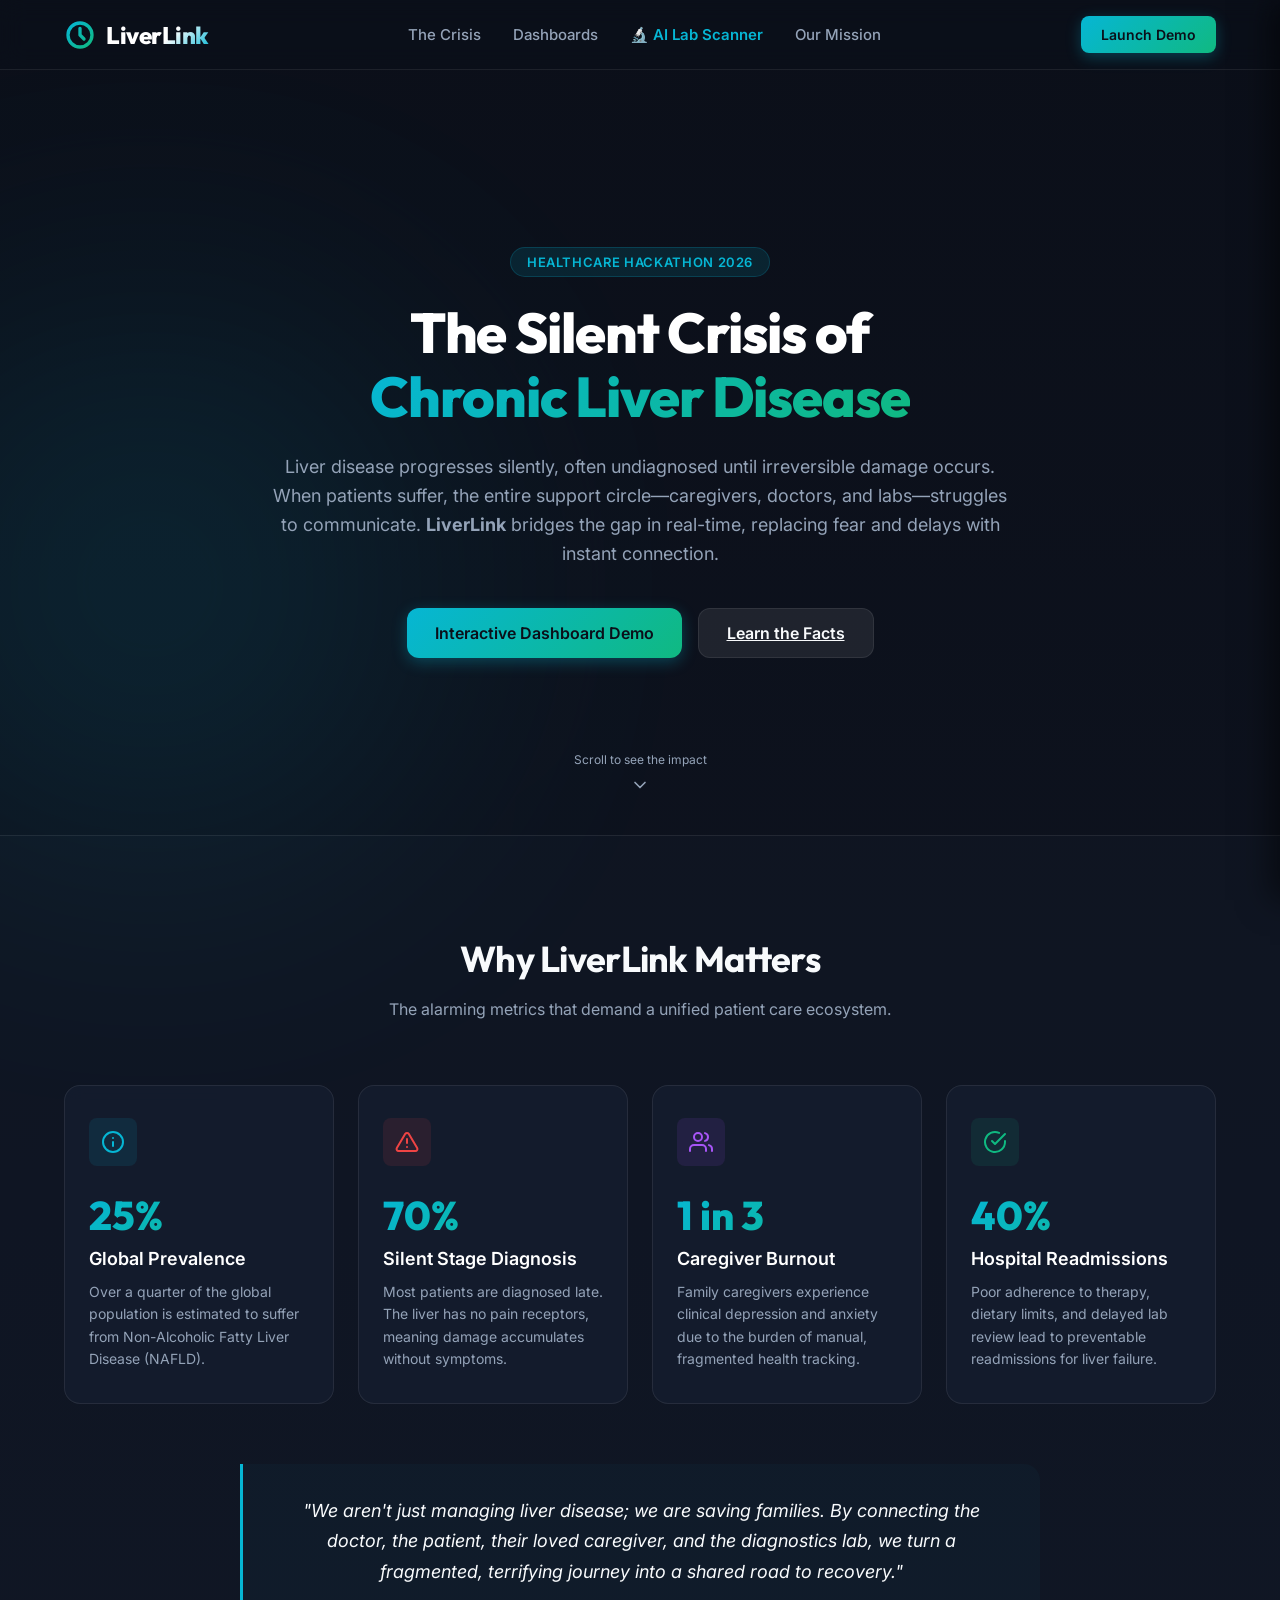
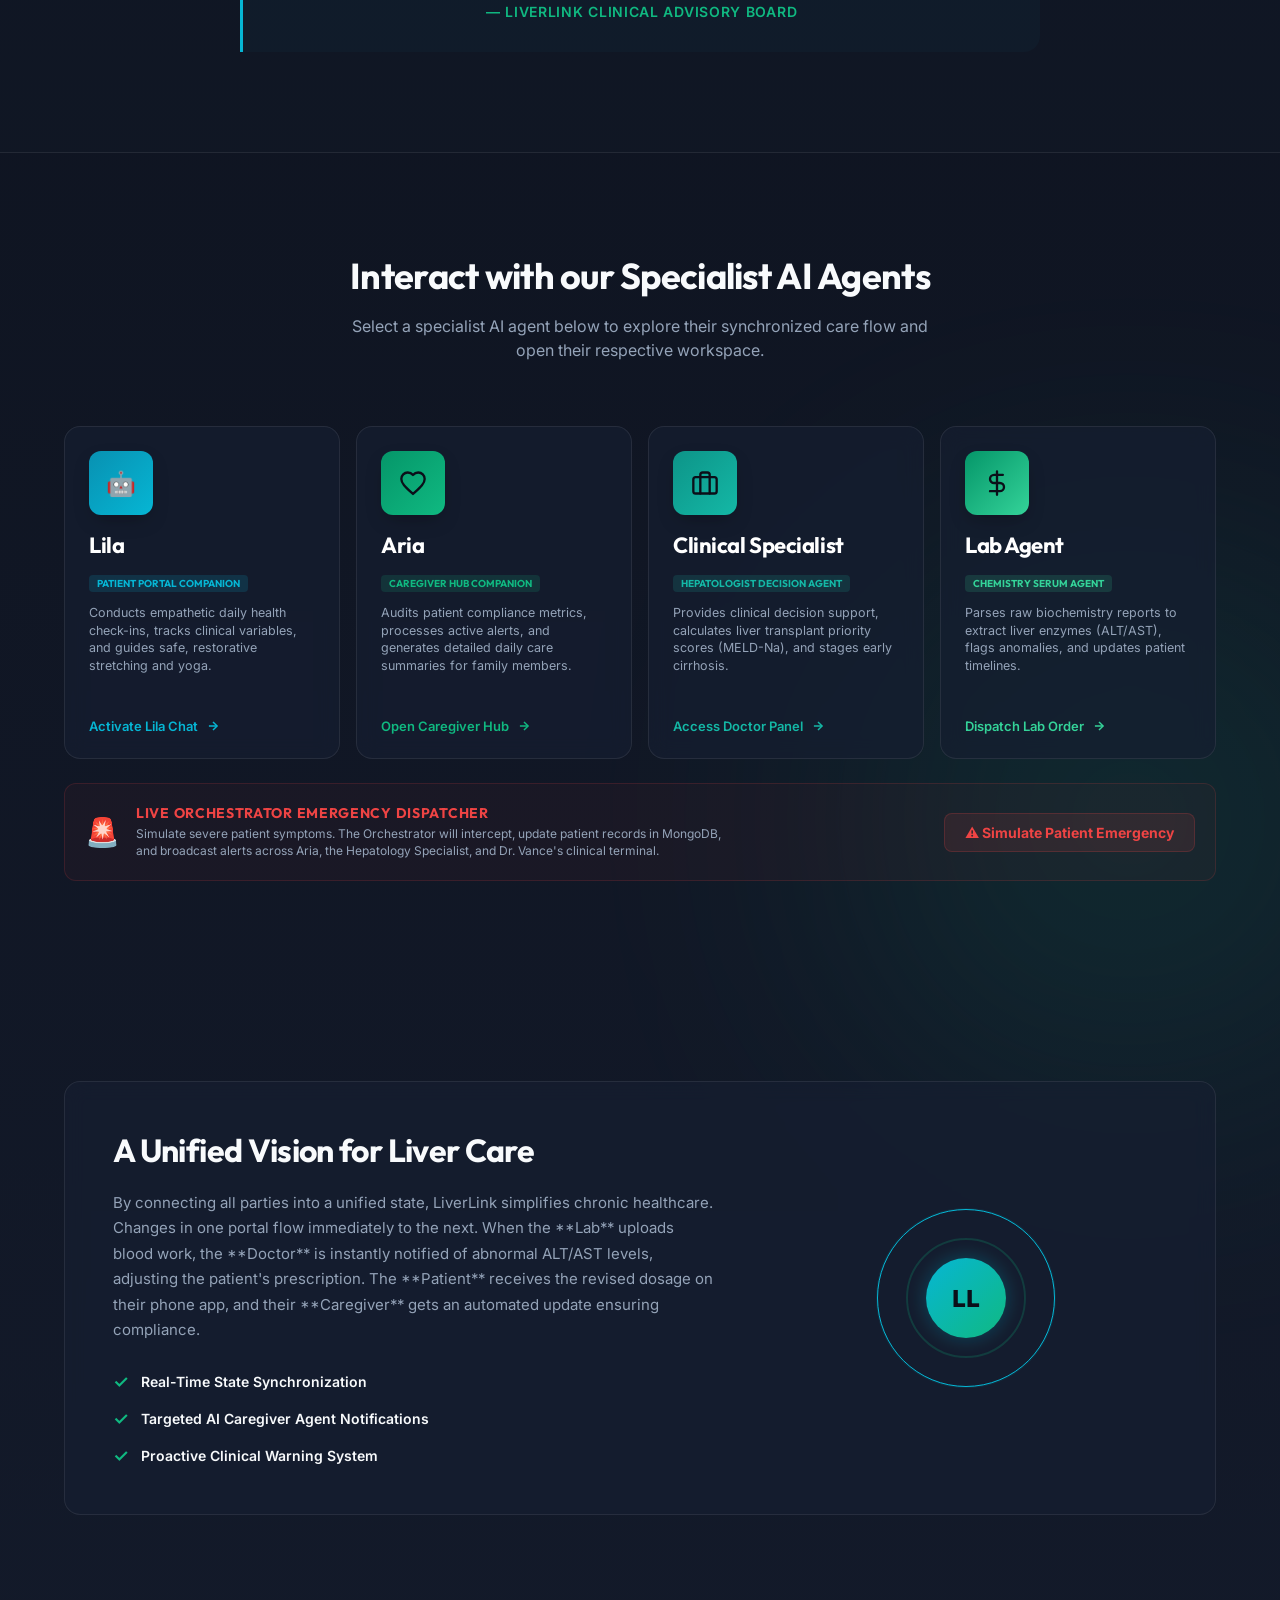
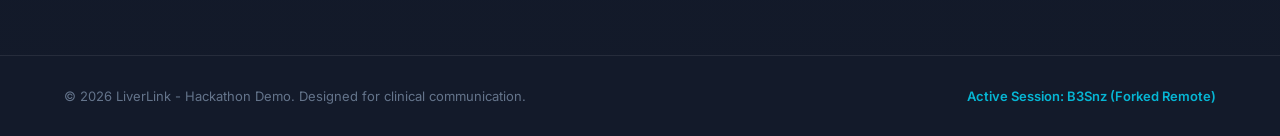
==== commit 829009cf: "update agents and front end code" ====
--- a/frontend/index.html
+++ b/frontend/index.html
@@ -782,7 +782,7 @@
                 <div class="pat-initials font-gradient">SC</div>
                 <div class="pat-info">
                   <strong>Sarah Connor</strong>
-                  <span>Early Liver Cirrhosis</span>
+                  <span>NAFLD Stage 3</span>
                 </div>
               </div>
             </div>
@@ -804,6 +804,38 @@
                   <span class="legend-item"><span class="legend-color alt-color"></span> ALT (Alanine Aminotransferase)</span>
                   <span class="legend-item"><span class="legend-color ast-color"></span> AST (Aspartate Aminotransferase)</span>
                 </div>
+              </div>
+
+              <!-- AI Clinical Risk Indicators (MELD-Na / Child-Pugh) -->
+              <div class="doctor-hud-metrics" style="display: grid; grid-template-columns: repeat(3, 1fr); gap: 16px; margin: 24px 0;">
+                
+                <!-- MELD-Na Card -->
+                <div class="hud-card" id="doctor-meld-card" style="background: rgba(20, 184, 166, 0.05); border: 1px solid rgba(20, 184, 166, 0.2); border-radius: var(--border-radius-md); padding: 16px; text-align: center; position: relative; overflow: hidden; box-shadow: 0 4px 12px rgba(0,0,0,0.15);">
+                  <div style="font-size: 11px; font-weight: 700; color: var(--accent-teal); text-transform: uppercase; letter-spacing: 0.05em; margin-bottom: 8px;">MELD-Na Score</div>
+                  <div id="doctor-meld-score" style="font-size: 32px; font-weight: 800; color: #fff; line-height: 1.2;">12</div>
+                  <div id="doctor-meld-interpretation" style="font-size: 10px; color: var(--color-text-secondary); margin-top: 4px;">6.0% 3-month mortality</div>
+                  <div id="doctor-meld-badge" style="position: absolute; top: 8px; right: 8px; font-size: 8px; font-weight: 800; background: rgba(16, 185, 129, 0.2); color: var(--accent-emerald); padding: 2px 6px; border-radius: 4px; text-transform: uppercase;">ROUTINE</div>
+                </div>
+
+                <!-- Child-Pugh Card -->
+                <div class="hud-card" id="doctor-cp-card" style="background: rgba(16, 185, 129, 0.05); border: 1px solid rgba(16, 185, 129, 0.2); border-radius: var(--border-radius-md); padding: 16px; text-align: center; position: relative; overflow: hidden; box-shadow: 0 4px 12px rgba(0,0,0,0.15);">
+                  <div style="font-size: 11px; font-weight: 700; color: var(--accent-emerald); text-transform: uppercase; letter-spacing: 0.05em; margin-bottom: 8px;">Child-Pugh Classification</div>
+                  <div id="doctor-cp-score" style="font-size: 32px; font-weight: 800; color: #fff; line-height: 1.2;">Class A</div>
+                  <div id="doctor-cp-points" style="font-size: 10px; color: var(--color-text-secondary); margin-top: 4px;">5 points (100% 1-yr survival)</div>
+                  <div id="doctor-cp-badge" style="position: absolute; top: 8px; right: 8px; font-size: 8px; font-weight: 800; background: rgba(16, 185, 129, 0.2); color: var(--accent-emerald); padding: 2px 6px; border-radius: 4px; text-transform: uppercase;">COMPENSATED</div>
+                </div>
+
+                <!-- Clinical Recommendation Card -->
+                <div class="hud-card" id="doctor-rec-card" style="background: rgba(59, 130, 246, 0.05); border: 1px solid rgba(59, 130, 246, 0.2); border-radius: var(--border-radius-md); padding: 16px; text-align: center; position: relative; overflow: hidden; box-shadow: 0 4px 12px rgba(0,0,0,0.15);">
+                  <div style="font-size: 11px; font-weight: 700; color: #60a5fa; text-transform: uppercase; letter-spacing: 0.05em; margin-bottom: 8px;">AI Recommendation</div>
+                  <div id="doctor-rec-title" style="font-size: 13px; font-weight: 700; color: #fff; line-height: 1.4; margin: 4px 0 2px 0;">Routine LFT Surveillance</div>
+                  <div id="doctor-rec-desc" style="font-size: 10px; color: var(--color-text-secondary); line-height: 1.3;">Repeat liver enzyme panel in 3 months.</div>
+                  <div id="doctor-telemetry-status" style="position: absolute; top: 8px; right: 8px; display: flex; align-items: center; gap: 4px;">
+                    <span id="doctor-telemetry-dot" class="status-dot green" style="width: 6px; height: 6px;"></span>
+                    <span id="doctor-telemetry-text" style="font-size: 8px; font-weight: 800; color: var(--accent-emerald); text-transform: uppercase;">NORMAL</span>
+                  </div>
+                </div>
+
               </div>
 
               <!-- Lab records table -->
@@ -829,62 +861,93 @@
           </div>
 
           <!-- Right Sidebar: Clinical Prescriptions & Diagnostics -->
-          <div class="dashboard-card">
-            <div class="card-header">
-              <h3 class="card-title">Order Treatments & Diagnostics</h3>
-            </div>
+          <div style="display: flex; flex-direction: column; gap: 24px;">
             
-            <div class="doctor-actions">
-              <!-- Medication prescription form -->
-              <div class="prescription-form-section">
-                <h4 class="form-section-title">Modify Prescription</h4>
-                <div class="form-group">
-                  <label for="doctor-prescribe-med">Medication Name</label>
-                  <select id="doctor-prescribe-med" class="form-control">
-                    <option value="Ursodiol 300mg">Ursodiol 300mg</option>
-                    <option value="Obeticholic Acid 5mg">Obeticholic Acid 5mg</option>
-                    <option value="Lactulose Oral Solution">Lactulose Oral Solution</option>
-                    <option value="Tenofovir 300mg">Tenofovir 300mg</option>
-                  </select>
-                </div>
-                <div class="form-group">
-                  <label for="doctor-prescribe-freq">Frequency Instruction</label>
-                  <select id="doctor-prescribe-freq" class="form-control">
-                    <option value="Once daily in the morning">Once daily in the morning</option>
-                    <option value="2 times daily (with breakfast & dinner)">2 times daily (with breakfast & dinner)</option>
-                    <option value="3 times daily (with meals)">3 times daily (with meals)</option>
-                  </select>
-                </div>
-                <button class="btn btn-primary btn-block" onclick="applyPrescriptionChange()">
-                  💾 Update Prescription
-                </button>
-              </div>
-
-              <div class="action-divider"></div>
-
-              <!-- Request new lab test -->
-              <div class="request-lab-section">
-                <h4 class="form-section-title">Request Diagnostic Test</h4>
-                <p class="section-desc">Instantly dispatch a blood work order to the Clinical Lab Portal.</p>
-                <div class="form-group">
-                  <label for="doctor-lab-panel">Lab Panel Type</label>
-                  <select id="doctor-lab-panel" class="form-control">
-                    <option value="Comprehensive Liver Function Panel">Comprehensive Liver Function Panel</option>
-                    <option value="Basic ALT/AST Screen">Basic ALT/AST Screen</option>
-                    <option value="Hepatic Panel with Bilirubin">Hepatic Panel with Bilirubin</option>
-                  </select>
-                </div>
-                <button class="btn btn-secondary btn-block" onclick="requestLabTest()">
-                  🔬 Request Diagnostic Lab Panel
-                </button>
-                <div class="action-divider" style="margin: 20px 0; border-top: 1px solid var(--border-color); opacity: 0.15;"></div>
-                <h4 class="form-section-title">Scan Physical Lab Report</h4>
-                <p class="section-desc">Have a printed paper liver report from patient? Digitise and trend it instantly using our AI agent scanner.</p>
-                <a href="/scanner" class="btn btn-primary btn-block" style="text-align: center; text-decoration: none; display: block; box-sizing: border-box;">
-                  📷 Launch Lab Report Scanner
-                </a>
-              </div>
-            </div>
+            <div class="dashboard-card">
+              <div class="card-header">
+                <h3 class="card-title">Order Treatments & Diagnostics</h3>
+              </div>
+              
+              <div class="doctor-actions">
+                <!-- Medication prescription form -->
+                <div class="prescription-form-section">
+                  <h4 class="form-section-title">Modify Prescription</h4>
+                  <div class="form-group">
+                    <label for="doctor-prescribe-med">Medication Name</label>
+                    <select id="doctor-prescribe-med" class="form-control">
+                      <option value="Ursodiol 300mg">Ursodiol 300mg</option>
+                      <option value="Obeticholic Acid 5mg">Obeticholic Acid 5mg</option>
+                      <option value="Lactulose Oral Solution">Lactulose Oral Solution</option>
+                      <option value="Tenofovir 300mg">Tenofovir 300mg</option>
+                    </select>
+                  </div>
+                  <div class="form-group">
+                    <label for="doctor-prescribe-freq">Frequency Instruction</label>
+                    <select id="doctor-prescribe-freq" class="form-control">
+                      <option value="Once daily in the morning">Once daily in the morning</option>
+                      <option value="2 times daily (with breakfast & dinner)">2 times daily (with breakfast & dinner)</option>
+                      <option value="3 times daily (with meals)">3 times daily (with meals)</option>
+                    </select>
+                  </div>
+                  <button class="btn btn-primary btn-block" onclick="applyPrescriptionChange()">
+                    💾 Update Prescription
+                  </button>
+                </div>
+
+                <div class="action-divider"></div>
+
+                <!-- Request new lab test -->
+                <div class="request-lab-section">
+                  <h4 class="form-section-title">Request Diagnostic Test</h4>
+                  <p class="section-desc">Instantly dispatch a blood work order to the Clinical Lab Portal.</p>
+                  <div class="form-group">
+                    <label for="doctor-lab-panel">Lab Panel Type</label>
+                    <select id="doctor-lab-panel" class="form-control">
+                      <option value="Comprehensive Liver Function Panel">Comprehensive Liver Function Panel</option>
+                      <option value="Basic ALT/AST Screen">Basic ALT/AST Screen</option>
+                      <option value="Hepatic Panel with Bilirubin">Hepatic Panel with Bilirubin</option>
+                    </select>
+                  </div>
+                  <button class="btn btn-secondary btn-block" onclick="requestLabTest()">
+                    🔬 Request Diagnostic Lab Panel
+                  </button>
+                  <div class="action-divider" style="margin: 20px 0; border-top: 1px solid var(--border-color); opacity: 0.15;"></div>
+                  <h4 class="form-section-title">Scan Physical Lab Report</h4>
+                  <p class="section-desc">Have a printed paper liver report from patient? Digitise and trend it instantly using our AI agent scanner.</p>
+                  <a href="/scanner" class="btn btn-primary btn-block" style="text-align: center; text-decoration: none; display: block; box-sizing: border-box;">
+                    📷 Launch Lab Report Scanner
+                  </a>
+                </div>
+              </div>
+            </div>
+
+            <!-- Morning Hepatology Briefing Card -->
+            <div class="dashboard-card">
+              <div class="card-header">
+                <h3 class="card-title" style="display: flex; align-items: center; justify-content: space-between; width: 100%;">
+                  <span>📰 Tavily Clinical Feed</span>
+                  <button id="btn-morning-briefing" class="btn btn-small btn-secondary" onclick="fetchMorningBriefing()" style="padding: 4px 10px; font-size: 11px; cursor: pointer; outline: none; border-radius: 4px;">🔄 Summary</button>
+                </h3>
+              </div>
+              <div class="morning-research-section">
+                <p class="section-desc" style="font-size: 12px; line-height: 1.4; color: var(--color-text-secondary); margin-bottom: 12px;">Review active liver trial findings, therapeutic updates, and regional AASLD clinical guidelines fetched via Tavily.</p>
+                
+                <div id="morning-briefing-loading" class="text-muted" style="font-size: 11px; padding: 10px 0; display: none; align-items: center; gap: 8px;">
+                  <span class="status-dot green" style="width: 8px; height: 8px; animation: statusPulse 1.5s infinite;"></span>
+                  <span>Invoking Tavily research pipeline...</span>
+                </div>
+                
+                <div id="morning-briefing-content" style="background: rgba(0, 0, 0, 0.25); border: var(--border-glow); border-radius: var(--border-radius-sm); padding: 14px; margin-top: 10px;">
+                  <p id="morning-briefing-summary" style="font-size: 12px; line-height: 1.5; color: var(--color-text-primary); margin-bottom: 12px; font-style: italic;">
+                    No feed pre-fetched. Tap "Summary" to query the Live Tavily Web Search and generate a synthesized Hepatologist briefing.
+                  </p>
+                  <div id="morning-briefing-links" style="display: flex; flex-direction: column; gap: 8px; border-top: 1px solid rgba(255,255,255,0.06); padding-top: 8px; max-height: 180px; overflow-y: auto;">
+                    <!-- Live Article Links -->
+                  </div>
+                </div>
+              </div>
+            </div>
+
           </div>
         </div>
       </div>
--- a/frontend/index.css
+++ b/frontend/index.css
@@ -2373,4 +2373,38 @@
   100% { transform: scale(1.05); }
 }
 
-
+/* ──────────────────────────────────────────────────────────────────────────────
+   Custom Styles for Chat Redirect & Action Buttons
+   ────────────────────────────────────────────────────────────────────────────── */
+.chat-action-btn {
+  display: inline-flex;
+  align-items: center;
+  justify-content: center;
+  gap: 8px;
+  background: linear-gradient(135deg, var(--accent-teal, #14b8a6), var(--accent-emerald, #10b981));
+  color: #fff !important;
+  border: none;
+  padding: 8px 16px;
+  border-radius: 8px;
+  font-family: 'Outfit', sans-serif;
+  font-size: 13px;
+  font-weight: 600;
+  text-decoration: none !important;
+  cursor: pointer;
+  margin: 6px 0;
+  box-shadow: 0 4px 12px rgba(16, 185, 129, 0.25);
+  transition: all 0.2s ease;
+  width: fit-content;
+}
+
+.chat-action-btn:hover {
+  transform: translateY(-1.5px);
+  box-shadow: 0 6px 16px rgba(16, 185, 129, 0.4);
+  filter: brightness(1.15);
+}
+
+.chat-action-btn:active {
+  transform: translateY(0);
+}
+
+
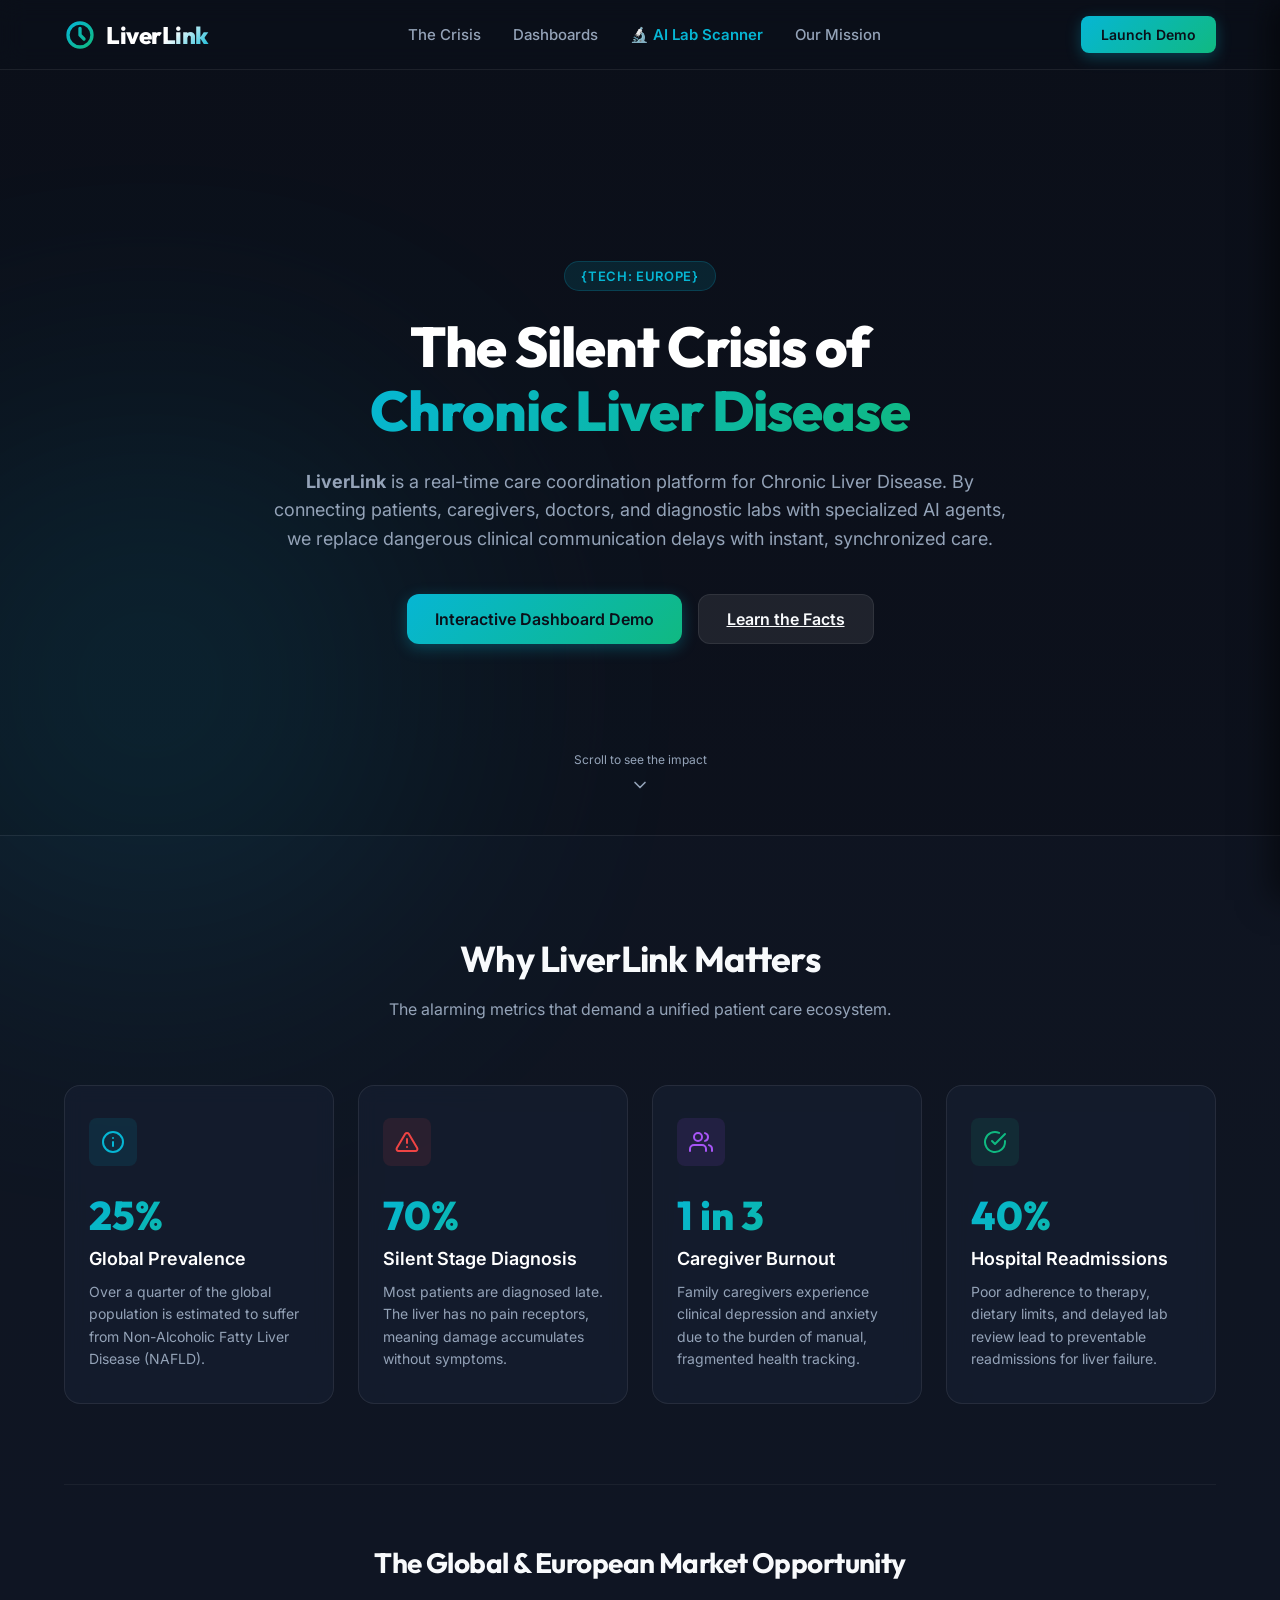
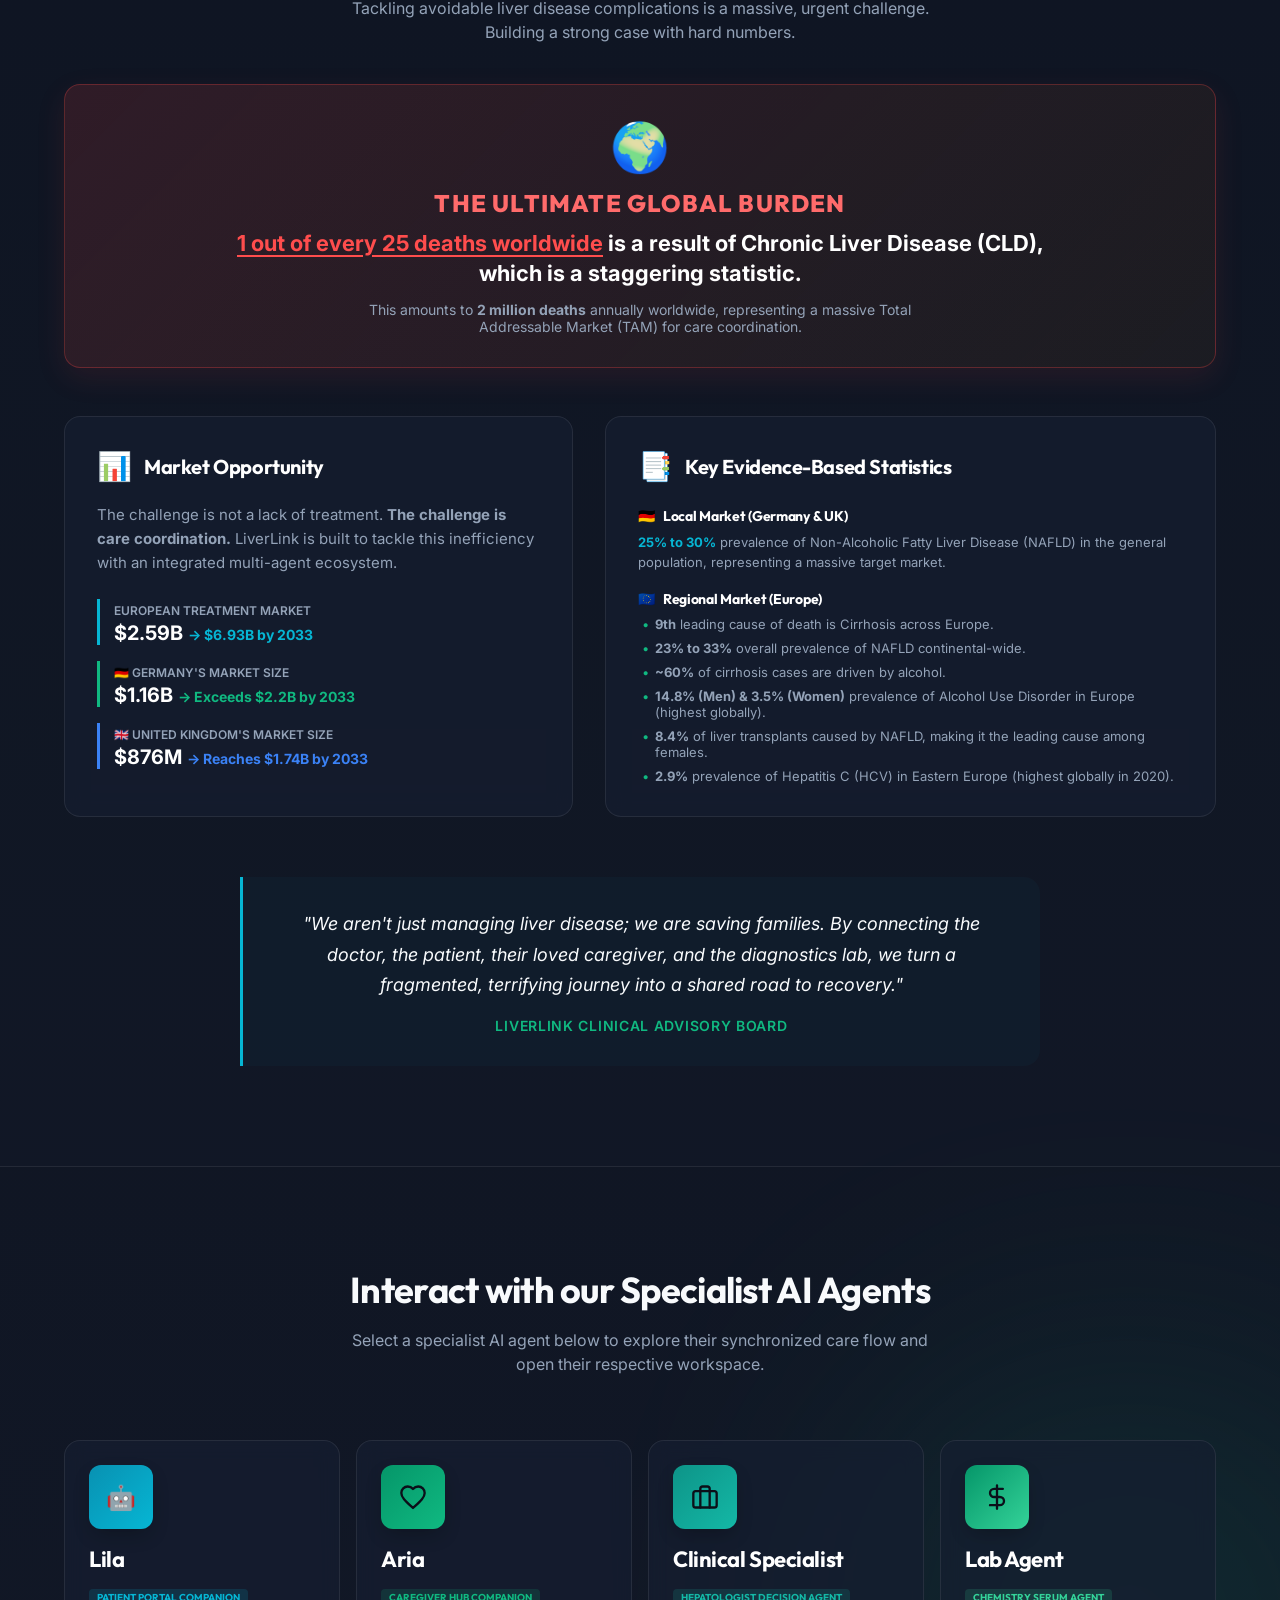
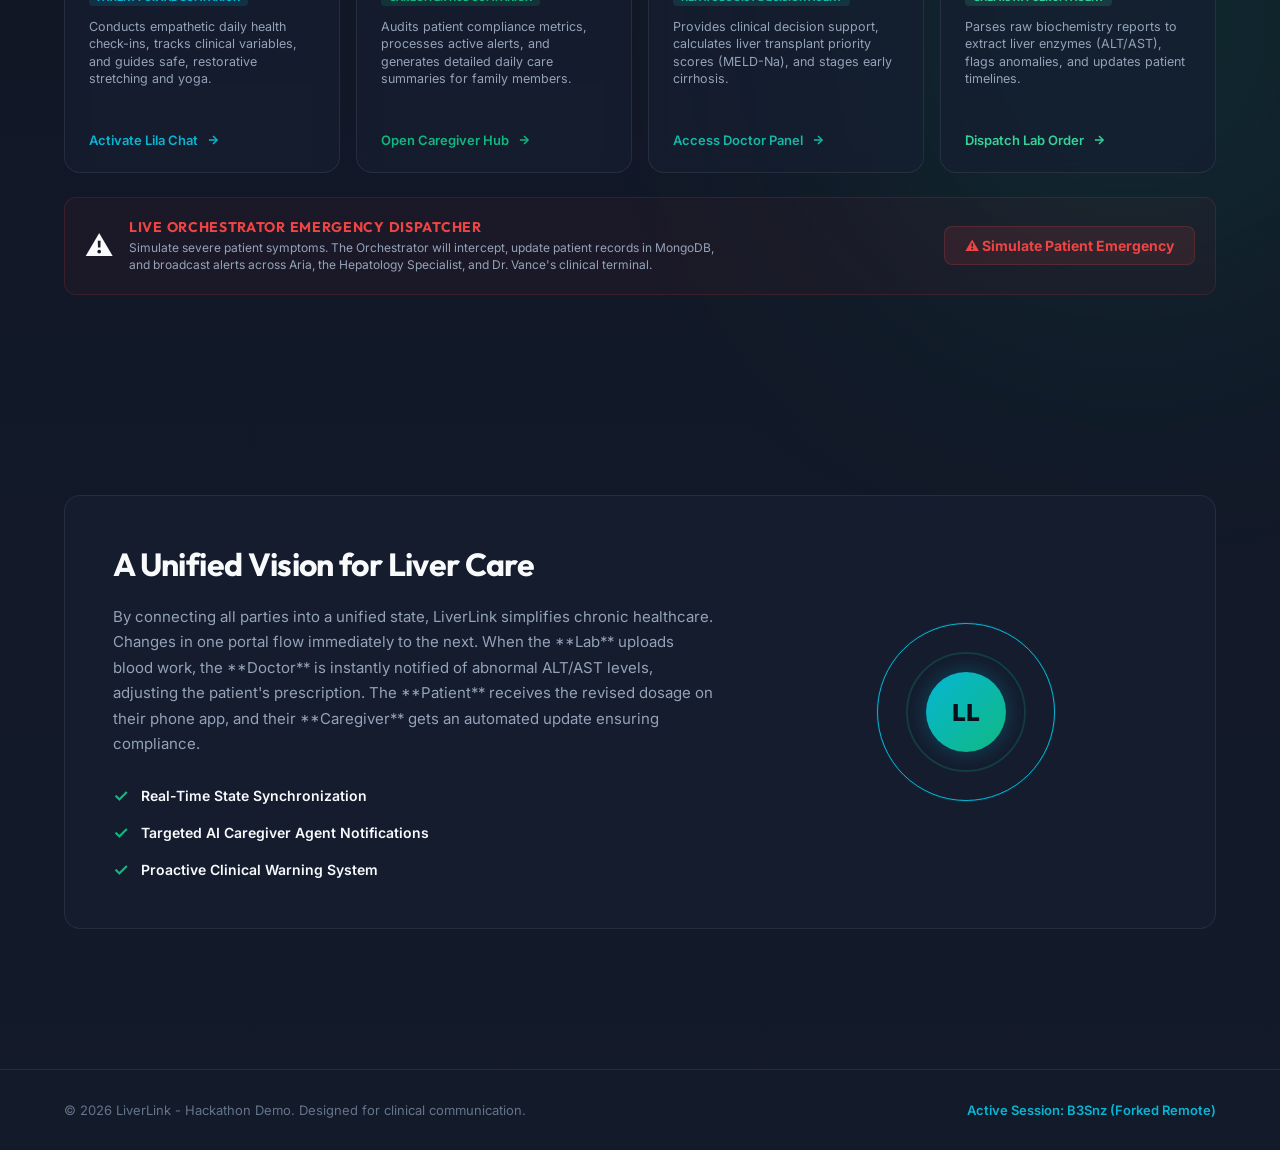
==== commit acd14d1f: "add front end changes" ====
--- a/frontend/index.html
+++ b/frontend/index.html
@@ -50,15 +50,13 @@
     <!-- Hero Section -->
     <section class="hero-section">
       <div class="container hero-container">
-        <div class="hero-badge">Healthcare Hackathon 2026</div>
+        <div class="hero-badge">{Tech: Europe}</div>
         <h1 class="hero-title">
           The Silent Crisis of <br>
           <span class="text-gradient">Chronic Liver Disease</span>
         </h1>
         <p class="hero-description">
-          Liver disease progresses silently, often undiagnosed until irreversible damage occurs. 
-          When patients suffer, the entire support circle—caregivers, doctors, and labs—struggles to communicate. 
-          <strong>LiverLink</strong> bridges the gap in real-time, replacing fear and delays with instant connection.
+          <strong>LiverLink</strong> is a real-time care coordination platform for Chronic Liver Disease. By connecting patients, caregivers, doctors, and diagnostic labs with specialized AI agents, we replace dangerous clinical communication delays with instant, synchronized care.
         </p>
         <div class="hero-actions">
           <button class="btn btn-primary btn-lg" onclick="scrollToSelector()">Interactive Dashboard Demo</button>
@@ -145,12 +143,118 @@
           </div>
         </div>
 
+        <!-- Market Opportunity & Regional Burden Details -->
+        <div class="market-section" style="margin-top: 80px; border-top: 1px solid rgba(255, 255, 255, 0.05); padding-top: 60px;">
+          <div class="section-header" style="margin-bottom: 40px;">
+            <h3 class="section-title" style="font-size: 28px;">The Global & European Market Opportunity</h3>
+            <p class="section-subtitle">Tackling avoidable liver disease complications is a massive, urgent challenge. Building a strong case with hard numbers.</p>
+          </div>
+
+          <!-- Highlight Banner: 1 out of 25 deaths worldwide -->
+          <div class="highlight-banner" style="background: linear-gradient(135deg, rgba(239, 68, 68, 0.15) 0%, rgba(245, 158, 11, 0.05) 100%); border: 1px solid rgba(239, 68, 68, 0.3); border-radius: var(--border-radius-lg); padding: 32px; text-align: center; margin-bottom: 48px; position: relative; overflow: hidden; box-shadow: 0 10px 30px rgba(239, 68, 68, 0.1);">
+            <div style="font-size: 48px; margin-bottom: 12px; animation: statusPulse 1.5s infinite;">🌍</div>
+            <h4 style="font-size: 24px; color: #ff6b6b; font-weight: 800; text-transform: uppercase; letter-spacing: 0.05em; margin-bottom: 10px;">The Ultimate Global Burden</h4>
+            <p style="font-size: 22px; font-weight: 700; line-height: 1.4; color: #fff; max-width: 850px; margin: 0 auto;">
+              <span style="color: #ff4d4d; text-decoration: underline; text-underline-offset: 4px;">1 out of every 25 deaths worldwide</span> is a result of Chronic Liver Disease (CLD), which is a staggering statistic.
+            </p>
+            <p style="font-size: 14px; color: var(--color-text-secondary); margin-top: 12px; max-width: 600px; margin-left: auto; margin-right: auto;">
+              This amounts to <strong>2 million deaths</strong> annually worldwide, representing a massive Total Addressable Market (TAM) for care coordination.
+            </p>
+          </div>
+
+          <div style="display: grid; grid-template-columns: 1fr 1.2fr; gap: 32px;">
+            <!-- Column 1: Market Opportunity & Germany/UK projections -->
+            <div class="stat-card" style="padding: 32px; display: flex; flex-direction: column; justify-content: space-between;">
+              <div>
+                <div style="display: flex; align-items: center; gap: 12px; margin-bottom: 20px;">
+                  <span style="font-size: 28px;">📊</span>
+                  <h4 style="font-size: 20px; font-weight: 700; color: #fff;">Market Opportunity</h4>
+                </div>
+                <p style="font-size: 15px; color: var(--color-text-secondary); line-height: 1.6; margin-bottom: 24px;">
+                  The challenge is not a lack of treatment. <strong>The challenge is care coordination.</strong> LiverLink is built to tackle this inefficiency with an integrated multi-agent ecosystem.
+                </p>
+                
+                <div style="display: flex; flex-direction: column; gap: 16px;">
+                  <!-- Europe total -->
+                  <div style="border-left: 3px solid var(--accent-cyan); padding-left: 14px;">
+                    <span style="font-size: 12px; color: var(--color-text-secondary); font-weight: 600; text-transform: uppercase;">European Treatment Market</span>
+                    <div style="font-size: 20px; font-weight: 700; color: #fff; margin-top: 2px;">$2.59B <span style="font-size: 14px; color: var(--accent-cyan);">→ $6.93B by 2033</span></div>
+                  </div>
+                  <!-- Germany -->
+                  <div style="border-left: 3px solid var(--accent-emerald); padding-left: 14px;">
+                    <span style="font-size: 12px; color: var(--color-text-secondary); font-weight: 600; text-transform: uppercase;">🇩🇪 Germany's Market Size</span>
+                    <div style="font-size: 20px; font-weight: 700; color: #fff; margin-top: 2px;">$1.16B <span style="font-size: 14px; color: var(--accent-emerald);">→ Exceeds $2.2B by 2033</span></div>
+                  </div>
+                  <!-- UK -->
+                  <div style="border-left: 3px solid #3b82f6; padding-left: 14px;">
+                    <span style="font-size: 12px; color: var(--color-text-secondary); font-weight: 600; text-transform: uppercase;">🇬🇧 United Kingdom's Market Size</span>
+                    <div style="font-size: 20px; font-weight: 700; color: #fff; margin-top: 2px;">$876M <span style="font-size: 14px; color: #3b82f6;">→ Reaches $1.74B by 2033</span></div>
+                  </div>
+                </div>
+              </div>
+            </div>
+
+            <!-- Column 2: Specific Paper Statistics -->
+            <div class="stat-card" style="padding: 32px;">
+              <div style="display: flex; align-items: center; gap: 12px; margin-bottom: 24px;">
+                <span style="font-size: 28px;">📑</span>
+                <h4 style="font-size: 20px; font-weight: 700; color: #fff;">Key Evidence-Based Statistics</h4>
+              </div>
+              
+              <div style="display: flex; flex-direction: column; gap: 18px;">
+                <!-- Local Market Germany -->
+                <div>
+                  <h5 style="font-size: 14px; color: #fff; font-weight: 700; display: flex; align-items: center; gap: 8px; margin-bottom: 8px;">
+                    <span>🇩🇪</span> Local Market (Germany & UK)
+                  </h5>
+                  <p style="font-size: 13px; color: var(--color-text-secondary); line-height: 1.5;">
+                    <strong style="color: var(--accent-cyan);">25% to 30%</strong> prevalence of Non-Alcoholic Fatty Liver Disease (NAFLD) in the general population, representing a massive target market.
+                  </p>
+                </div>
+
+                <!-- Europe Regional Market -->
+                <div>
+                  <h5 style="font-size: 14px; color: #fff; font-weight: 700; display: flex; align-items: center; gap: 8px; margin-bottom: 8px;">
+                    <span>🇪🇺</span> Regional Market (Europe)
+                  </h5>
+                  <ul style="list-style-type: none; display: flex; flex-direction: column; gap: 8px; font-size: 13px; color: var(--color-text-secondary); padding-left: 4px;">
+                    <li style="display: flex; align-items: flex-start; gap: 6px;">
+                      <span style="color: var(--accent-emerald);">•</span>
+                      <span><strong>9th</strong> leading cause of death is Cirrhosis across Europe.</span>
+                    </li>
+                    <li style="display: flex; align-items: flex-start; gap: 6px;">
+                      <span style="color: var(--accent-emerald);">•</span>
+                      <span><strong>23% to 33%</strong> overall prevalence of NAFLD continental-wide.</span>
+                    </li>
+                    <li style="display: flex; align-items: flex-start; gap: 6px;">
+                      <span style="color: var(--accent-emerald);">•</span>
+                      <span><strong>~60%</strong> of cirrhosis cases are driven by alcohol.</span>
+                    </li>
+                    <li style="display: flex; align-items: flex-start; gap: 6px;">
+                      <span style="color: var(--accent-emerald);">•</span>
+                      <span><strong>14.8% (Men) & 3.5% (Women)</strong> prevalence of Alcohol Use Disorder in Europe (highest globally).</span>
+                    </li>
+                    <li style="display: flex; align-items: flex-start; gap: 6px;">
+                      <span style="color: var(--accent-emerald);">•</span>
+                      <span><strong>8.4%</strong> of liver transplants caused by NAFLD, making it the leading cause among females.</span>
+                    </li>
+                    <li style="display: flex; align-items: flex-start; gap: 6px;">
+                      <span style="color: var(--accent-emerald);">•</span>
+                      <span><strong>2.9%</strong> prevalence of Hepatitis C (HCV) in Eastern Europe (highest globally in 2020).</span>
+                    </li>
+                  </ul>
+                </div>
+              </div>
+            </div>
+          </div>
+        </div>
+
         <!-- Emotional Quote -->
         <div class="quote-container">
           <p class="quote-text">
             "We aren't just managing liver disease; we are saving families. By connecting the doctor, the patient, their loved caregiver, and the diagnostics lab, we turn a fragmented, terrifying journey into a shared road to recovery."
           </p>
-          <div class="quote-author">— LiverLink Clinical Advisory Board</div>
+          <div class="quote-author">LiverLink Clinical Advisory Board</div>
         </div>
       </div>
     </section>
@@ -250,7 +354,7 @@
         <!-- LIVE CLINICAL EMERGENCY ORCHESTRATION PANEL -->
         <div class="emergency-simulation-strip" style="background: rgba(239, 68, 68, 0.04); border: 1px solid rgba(239, 68, 68, 0.15); border-radius: 12px; margin-top: 24px; padding: 20px; display: flex; align-items: center; justify-content: space-between; gap: 24px;">
           <div style="display: flex; align-items: center; gap: 16px;">
-            <div class="emergency-alarm-icon" style="font-size: 28px; animation: statusPulse 1.5s infinite;">🚨</div>
+            <div class="emergency-alarm-icon" style="font-size: 28px; animation: statusPulse 1.5s infinite;">⚠️</div>
             <div>
               <h4 style="font-size: 14px; font-weight: 700; color: #ef4444; text-transform: uppercase; letter-spacing: 0.05em; margin-bottom: 4px;">Live Orchestrator Emergency Dispatcher</h4>
               <p style="font-size: 12px; color: var(--color-text-secondary); line-height: 1.4; max-width: 600px;">Simulate severe patient symptoms. The Orchestrator will intercept, update patient records in MongoDB, and broadcast alerts across Aria, the Hepatology Specialist, and Dr. Vance's clinical terminal.</p>
@@ -751,7 +855,7 @@
                 <h4 class="emergency-title">Emergency Quick-dial</h4>
                 <p class="emergency-desc">Instantly alert Dr. Elizabeth Vance regarding critical jaundice or pain symptoms.</p>
                 <button class="btn btn-danger btn-block" onclick="triggerEmergencyAlert()">
-                  🚨 Trigger Emergency Doctor Alert
+                  ⚠️ Trigger Emergency Doctor Alert
                 </button>
               </div>
             </div>
